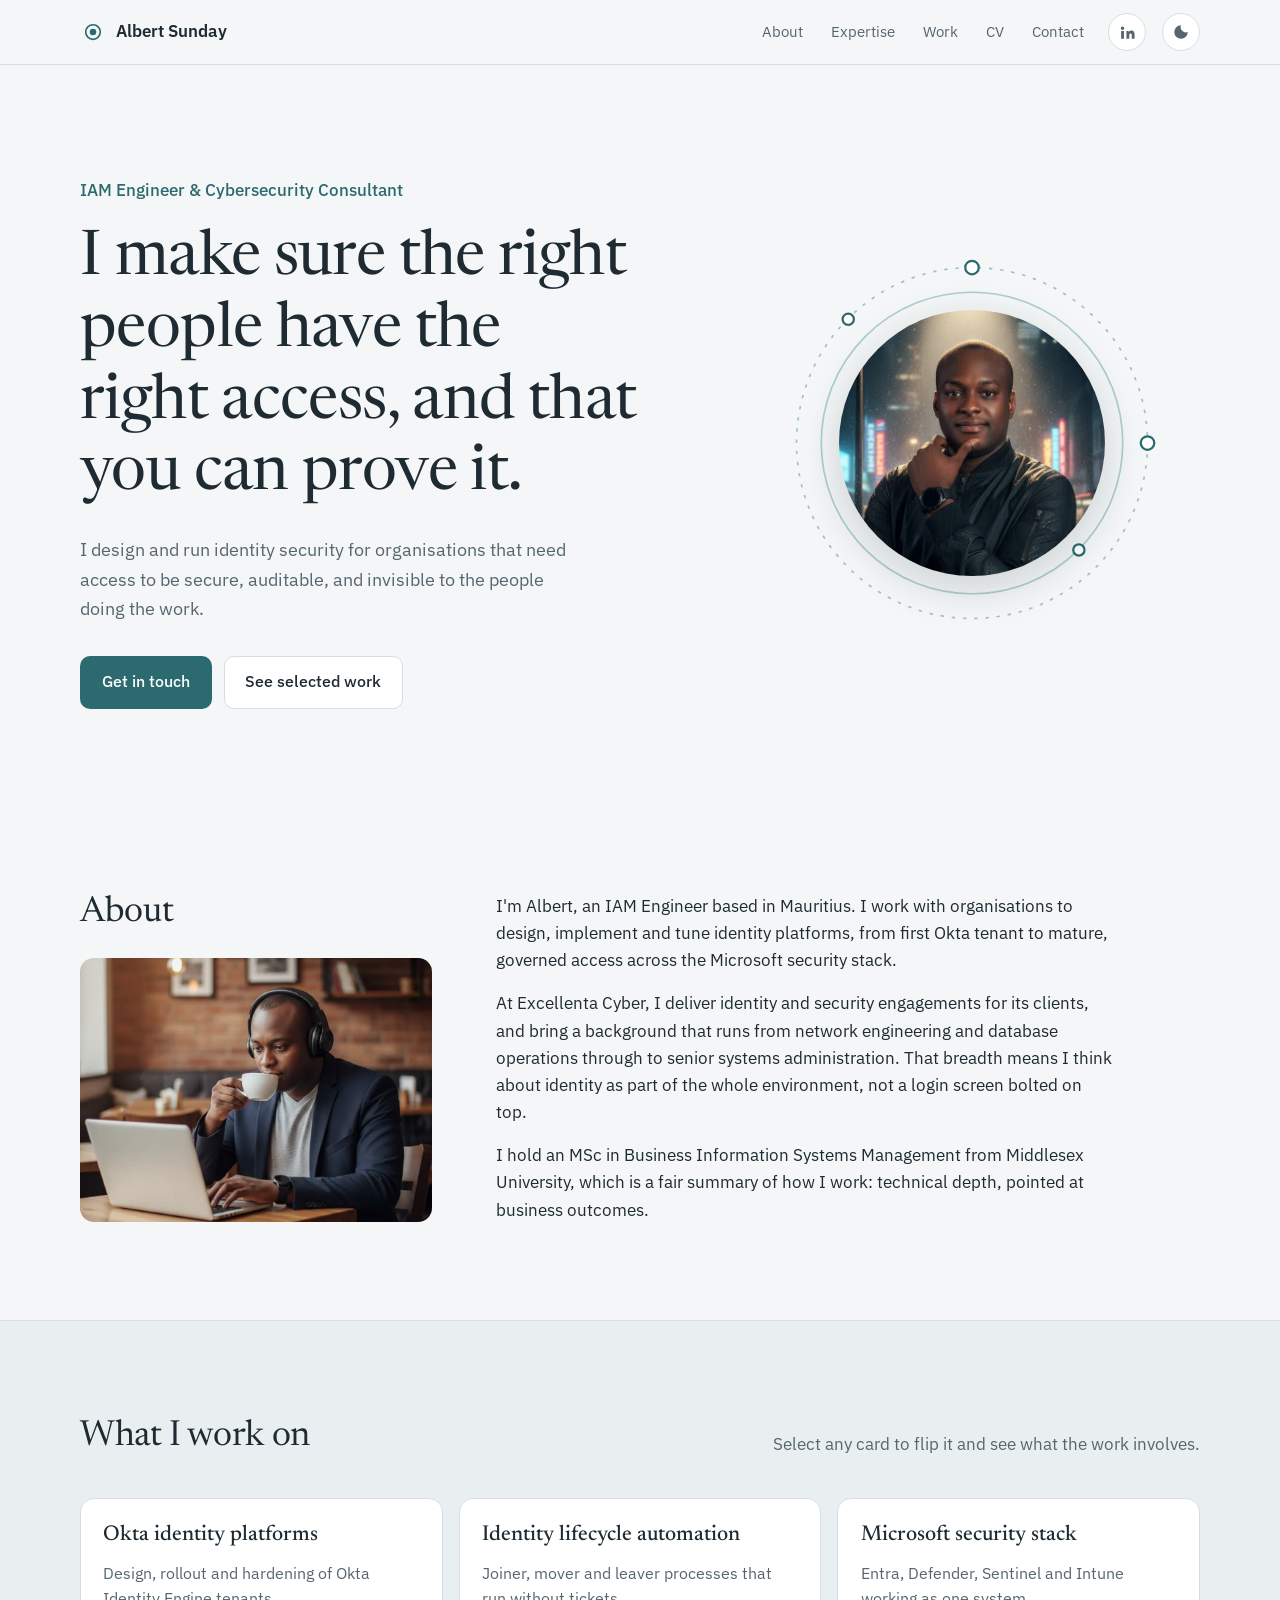
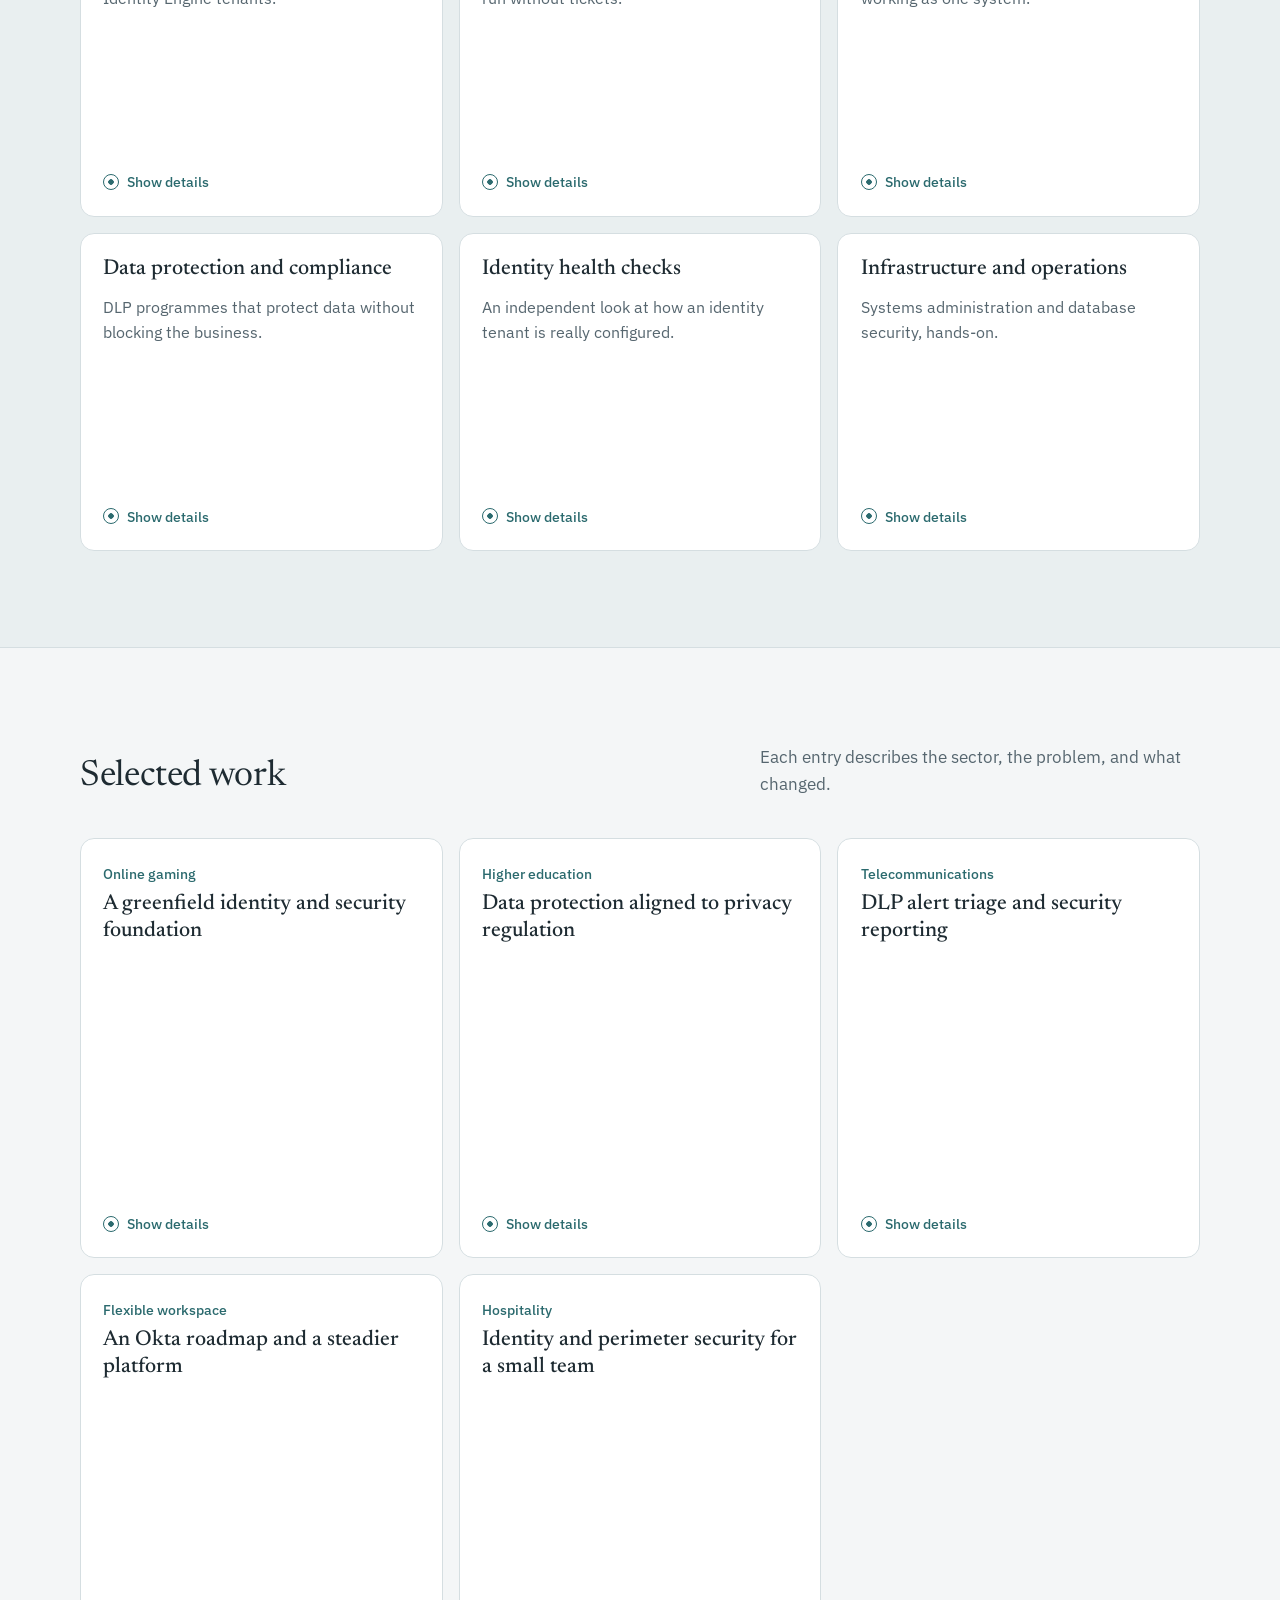
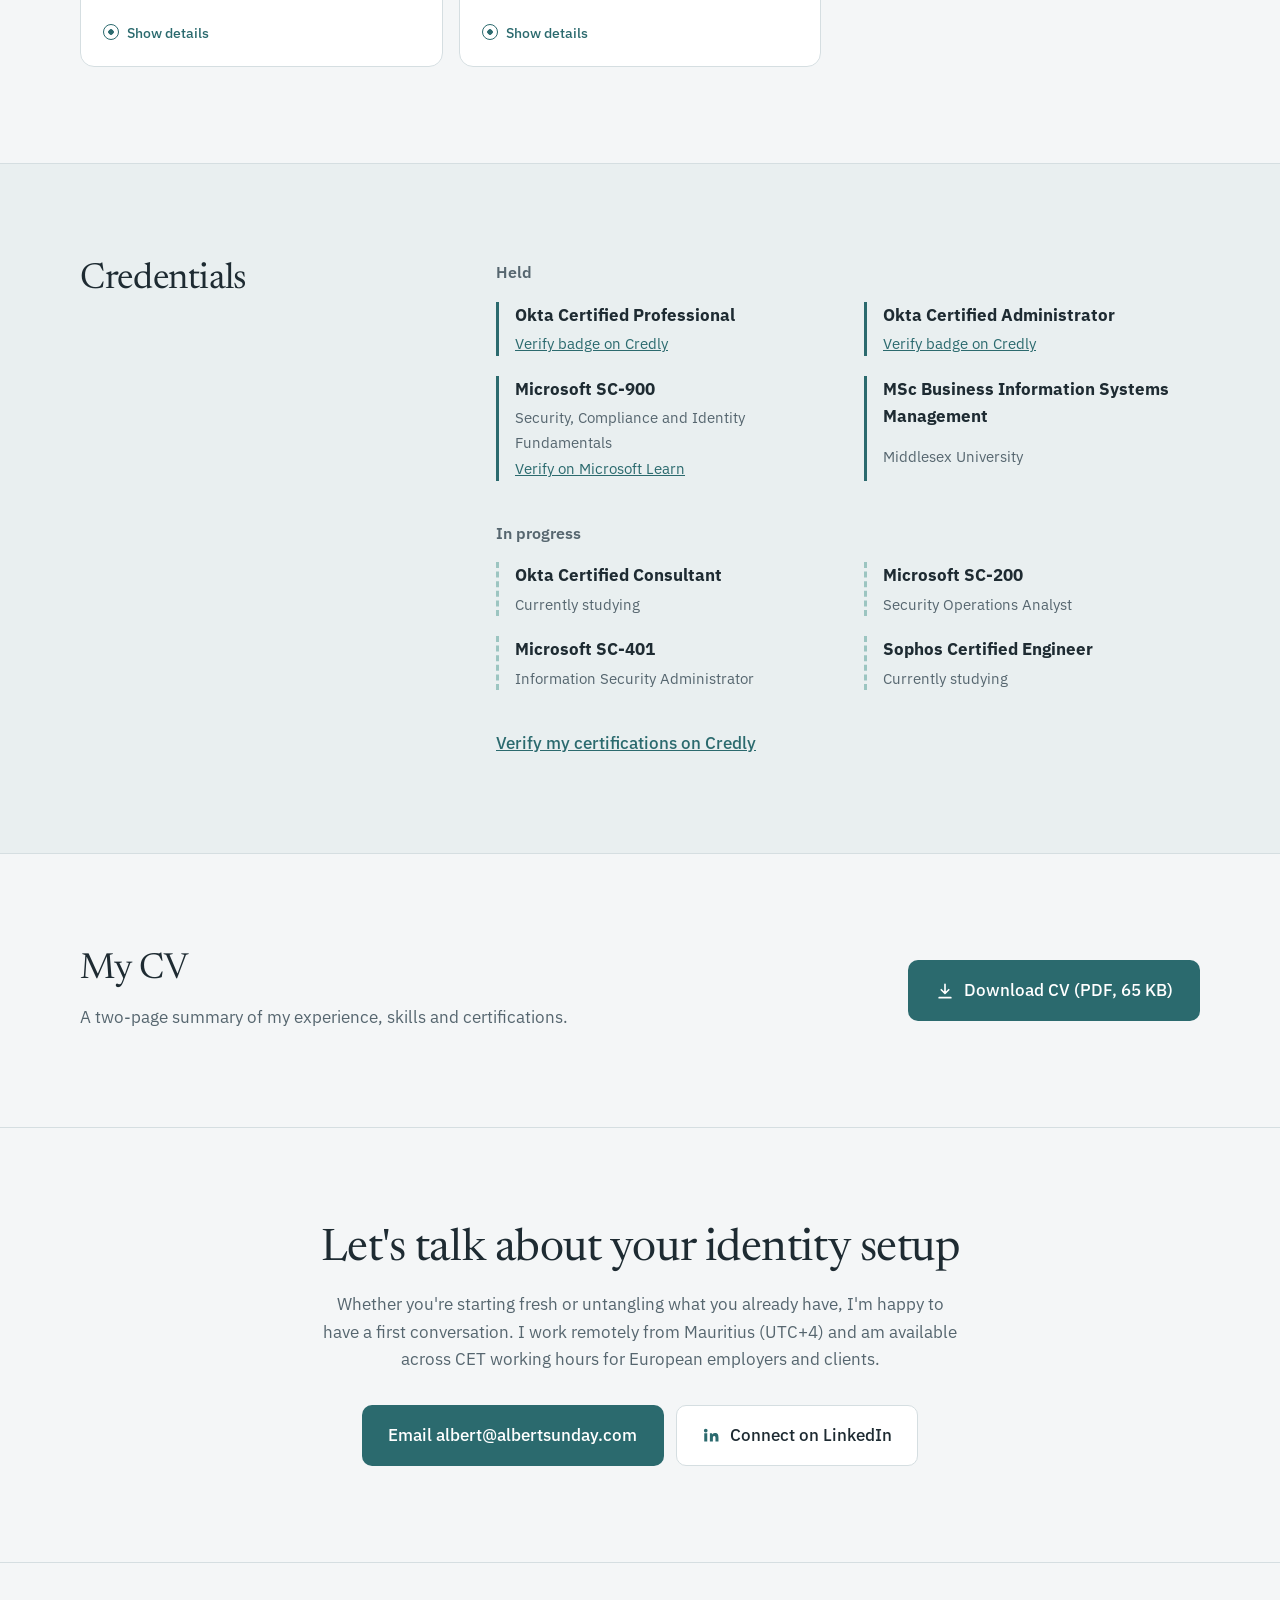
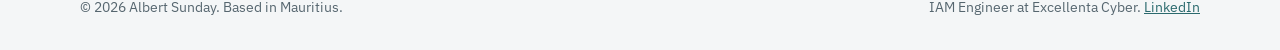
==== index.html @ 220d1898 "Add files via upload" ====
<!DOCTYPE html>
<html lang="en">
<head>
  <meta charset="utf-8">
  <meta name="viewport" content="width=device-width, initial-scale=1, viewport-fit=cover">
  <title>Albert Sunday — IAM Engineer &amp; Cybersecurity Consultant</title>
  <meta name="description" content="Albert Sunday is an IAM Engineer and cybersecurity consultant based in Mauritius.">
  <link rel="icon" href="favicon.svg" type="image/svg+xml">
  <link rel="preconnect" href="https://fonts.googleapis.com">
  <link rel="preconnect" href="https://fonts.gstatic.com" crossorigin>
  <link href="https://fonts.googleapis.com/css2?family=IBM+Plex+Sans:wght@400;500;600&family=Newsreader:opsz,wght@6..72,400;6..72,500&display=swap" rel="stylesheet">
  <link rel="stylesheet" href="styles.css">
</head>
<body>
  <a class="skip" href="#main">Skip to content</a>

  <header class="site-header">
    <div class="wrap header-inner">
      <a class="brand" href="#top" aria-label="Albert Sunday, back to top">
        <svg class="brand-mark" viewBox="0 0 64 64" aria-hidden="true"><circle cx="32" cy="32" r="18" fill="none" stroke="currentColor" stroke-width="4"/><circle cx="32" cy="32" r="8" fill="currentColor"/></svg>
        Albert Sunday
      </a>
      <nav aria-label="Main">
        <ul class="nav-list">
          <li><a href="#about">About</a></li>
          <li><a href="#expertise">Expertise</a></li>
          <li><a href="#work">Work</a></li>
          <li><a href="#cv">CV</a></li>
          <li><a href="#contact">Contact</a></li>
        </ul>
      </nav>
      <a class="icon-link" href="https://www.linkedin.com/in/albert-edidiong-168b92b1/" target="_blank" rel="noopener noreferrer" aria-label="Albert on LinkedIn (opens in a new tab)">
        <svg viewBox="0 0 24 24" aria-hidden="true"><path fill="currentColor" d="M4.98 3.5a2.5 2.5 0 1 1 0 5 2.5 2.5 0 0 1 0-5zM3 9.75h4v11H3v-11zm6.5 0h3.83v1.5h.05c.53-1 1.84-2.06 3.79-2.06 4.05 0 4.8 2.67 4.8 6.13v5.43h-4v-4.82c0-1.15-.02-2.63-1.6-2.63-1.61 0-1.86 1.25-1.86 2.55v4.9h-4v-11z"/></svg>
      </a>
      <button class="theme-toggle" type="button" aria-label="Switch colour theme">
        <svg viewBox="0 0 24 24" aria-hidden="true"><path d="M12 3a9 9 0 1 0 9 9 7 7 0 0 1-9-9z" fill="currentColor"/></svg>
      </button>
    </div>
  </header>

  <main id="main">
    <!-- Hero -->
    <section class="hero" id="top">
      <div class="wrap hero-grid">
        <div class="hero-text">
          <p class="hero-role">IAM Engineer &amp; Cybersecurity Consultant</p>
          <h1>I make sure the right people have the right access, and that you can prove it.</h1>
          <p class="hero-lede">I design and run identity security for organisations that need access to be secure, auditable, and invisible to the people doing the work.</p>
          <div class="hero-actions">
            <a class="btn btn-primary" href="#contact">Get in touch</a>
            <a class="btn btn-quiet" href="#work">See selected work</a>
          </div>
        </div>
        <figure class="hero-figure">
          <div class="portrait-wrap">
            <svg viewBox="0 0 320 320" class="rings" aria-hidden="true">
              <circle cx="160" cy="160" r="156" class="ring r1"/>
              <circle cx="160" cy="160" r="134" class="ring r2"/>
              <g class="nodes">
                <circle cx="160" cy="4"   r="6"/>
                <circle cx="316" cy="160" r="6"/>
                <circle cx="50"  cy="50"  r="5"/>
                <circle cx="255" cy="255" r="5"/>
              </g>
            </svg>
            <img class="portrait" src="images/portrait.webp" width="560" height="560" alt="Portrait of Albert Sunday">
          </div>
        </figure>
      </div>
    </section>

    <!-- About -->
    <section class="section" id="about" aria-labelledby="about-title">
      <div class="wrap about-grid">
        <div class="about-side">
          <h2 id="about-title">About</h2>
          <img class="about-photo" src="images/working.webp" width="960" height="720" loading="lazy" alt="Albert working on a laptop in a café">
        </div>
        <div class="prose">
          <p>I'm Albert, an IAM Engineer based in Mauritius. I work with organisations to design, implement and tune identity platforms, from first Okta tenant to mature, governed access across the Microsoft security stack.</p>
          <p>At Excellenta Cyber, I deliver identity and security engagements for its clients, and bring a background that runs from network engineering and database operations through to senior systems administration. That breadth means I think about identity as part of the whole environment, not a login screen bolted on top.</p>
          <p>I hold an MSc in Business Information Systems Management from Middlesex University, which is a fair summary of how I work: technical depth, pointed at business outcomes.</p>
        </div>
      </div>
    </section>

    <!-- Expertise -->
    <section class="section section-tint" id="expertise" aria-labelledby="expertise-title">
      <div class="wrap">
        <div class="section-head">
          <h2 id="expertise-title">What I work on</h2>
          <p>Select any card to flip it and see what the work involves.</p>
        </div>
        <div class="cards">
          <article class="card">
            <div class="card-inner">
              <button class="card-face card-front" type="button" aria-expanded="false" aria-controls="exp-1">
                <span class="card-title">Okta identity platforms</span>
              <span class="card-line">Design, rollout and hardening of Okta Identity Engine tenants.</span>
                <span class="card-hint">Show details</span>
              </button>
              <div class="card-face card-back" id="exp-1" aria-hidden="true" inert>
                <p>End-to-end Okta work: tenant design, SSO and federation (SAML, OIDC, WS-Federation), SCIM provisioning, and policy that stays readable as the organisation grows.</p>
              <ul class="tags"><li>Okta Identity Engine</li><li>FastPass</li><li>Adaptive MFA</li><li>ThreatInsight</li><li>SCIM</li></ul>
                <button class="card-return" type="button">Flip back</button>
              </div>
            </div>
          </article>

          <article class="card">
            <div class="card-inner">
              <button class="card-face card-front" type="button" aria-expanded="false" aria-controls="exp-2">
                <span class="card-title">Identity lifecycle automation</span>
              <span class="card-line">Joiner, mover and leaver processes that run without tickets.</span>
                <span class="card-hint">Show details</span>
              </button>
              <div class="card-face card-back" id="exp-2" aria-hidden="true" inert>
                <p>Access that follows the person: HR-driven provisioning, role changes that adjust entitlements automatically, and clean, timely deprovisioning when people leave.</p>
              <ul class="tags"><li>Okta Workflows</li><li>Identity Governance</li><li>Access reviews</li></ul>
                <button class="card-return" type="button">Flip back</button>
              </div>
            </div>
          </article>

          <article class="card">
            <div class="card-inner">
              <button class="card-face card-front" type="button" aria-expanded="false" aria-controls="exp-3">
                <span class="card-title">Microsoft security stack</span>
              <span class="card-line">Entra, Defender, Sentinel and Intune working as one system.</span>
                <span class="card-hint">Show details</span>
              </button>
              <div class="card-face card-back" id="exp-3" aria-hidden="true" inert>
                <p>Configuring and connecting Microsoft's security tooling so identity signals, device posture and threat detection inform each other, with Okta or Entra as the identity source.</p>
              <ul class="tags"><li>Microsoft Entra</li><li>Defender</li><li>Sentinel</li><li>Intune</li></ul>
                <button class="card-return" type="button">Flip back</button>
              </div>
            </div>
          </article>

          <article class="card">
            <div class="card-inner">
              <button class="card-face card-front" type="button" aria-expanded="false" aria-controls="exp-4">
                <span class="card-title">Data protection and compliance</span>
              <span class="card-line">DLP programmes that protect data without blocking the business.</span>
                <span class="card-hint">Show details</span>
              </button>
              <div class="card-face card-back" id="exp-4" aria-hidden="true" inert>
                <p>Data classification, Purview DLP policy design, alert triage and reporting, mapped to the regulatory obligations an organisation actually has to meet.</p>
              <ul class="tags"><li>Microsoft Purview</li><li>DLP</li><li>Data classification</li><li>Security reporting</li></ul>
                <button class="card-return" type="button">Flip back</button>
              </div>
            </div>
          </article>

          <article class="card">
            <div class="card-inner">
              <button class="card-face card-front" type="button" aria-expanded="false" aria-controls="exp-5">
                <span class="card-title">Identity health checks</span>
              <span class="card-line">An independent look at how an identity tenant is really configured.</span>
                <span class="card-hint">Show details</span>
              </button>
              <div class="card-face card-back" id="exp-5" aria-hidden="true" inert>
                <p>A structured review of policies, authenticators, admin roles and integrations, delivered as a prioritised list of fixes rather than a wall of findings.</p>
              <ul class="tags"><li>Configuration review</li><li>Policy audit</li><li>Remediation roadmap</li></ul>
                <button class="card-return" type="button">Flip back</button>
              </div>
            </div>
          </article>

          <article class="card">
            <div class="card-inner">
              <button class="card-face card-front" type="button" aria-expanded="false" aria-controls="exp-6">
                <span class="card-title">Infrastructure and operations</span>
              <span class="card-line">Systems administration and database security, hands-on.</span>
                <span class="card-hint">Show details</span>
              </button>
              <div class="card-face card-back" id="exp-6" aria-hidden="true" inert>
                <p>Senior systems administration alongside consulting, plus database activity monitoring and infrastructure operations. It keeps my identity work grounded in how systems really run.</p>
              <ul class="tags"><li>Systems administration</li><li>Oracle AVDF</li><li>Network engineering</li></ul>
                <button class="card-return" type="button">Flip back</button>
              </div>
            </div>
          </article>
        </div>
      </div>
    </section>

    <!-- Selected work -->
    <section class="section" id="work" aria-labelledby="work-title">
      <div class="wrap">
        <div class="section-head">
          <h2 id="work-title">Selected work</h2>
          <p>Each entry describes the sector, the problem, and what changed.</p>
        </div>
        <div class="cards cards-work">
          <article class="card card-work">
            <div class="card-inner">
              <button class="card-face card-front" type="button" aria-expanded="false" aria-controls="work-1">
                <span class="card-sector">Online gaming</span>
              <span class="card-title">A greenfield identity and security foundation</span>
                <span class="card-hint">Show details</span>
              </button>
              <div class="card-face card-back" id="work-1" aria-hidden="true" inert>
                <dl class="case">
                <div><dt>Challenge</dt><dd>A growing operator needed identity and Microsoft 365 security built properly from the start.</dd></div>
                <div><dt>What I did</dt><dd>Designed the Okta tenant and M365 security baseline together, covering SSO, MFA policy and device trust.</dd></div>
                <div><dt>Outcome</dt><dd>A single, governed identity layer across the business, ready to scale.</dd></div>
              </dl>
                <button class="card-return" type="button">Flip back</button>
              </div>
            </div>
          </article>

          <article class="card card-work">
            <div class="card-inner">
              <button class="card-face card-front" type="button" aria-expanded="false" aria-controls="work-2">
                <span class="card-sector">Higher education</span>
              <span class="card-title">Data protection aligned to privacy regulation</span>
                <span class="card-hint">Show details</span>
              </button>
              <div class="card-face card-back" id="work-2" aria-hidden="true" inert>
                <dl class="case">
                <div><dt>Challenge</dt><dd>Sensitive student and staff data needed protection that satisfied privacy law.</dd></div>
                <div><dt>What I did</dt><dd>Built a Purview DLP programme with classification and policies mapped to compliance requirements.</dd></div>
                <div><dt>Outcome</dt><dd>Clear visibility of sensitive data and a defensible compliance position.</dd></div>
              </dl>
                <button class="card-return" type="button">Flip back</button>
              </div>
            </div>
          </article>

          <article class="card card-work">
            <div class="card-inner">
              <button class="card-face card-front" type="button" aria-expanded="false" aria-controls="work-3">
                <span class="card-sector">Telecommunications</span>
              <span class="card-title">DLP alert triage and security reporting</span>
                <span class="card-hint">Show details</span>
              </button>
              <div class="card-face card-back" id="work-3" aria-hidden="true" inert>
                <dl class="case">
                <div><dt>Challenge</dt><dd>High volumes of DLP alerts with little signal about what mattered.</dd></div>
                <div><dt>What I did</dt><dd>Ran structured alert triage and produced weekly security reporting for stakeholders.</dd></div>
                <div><dt>Outcome</dt><dd>Faster response to real incidents and reporting leadership could act on.</dd></div>
              </dl>
                <button class="card-return" type="button">Flip back</button>
              </div>
            </div>
          </article>

          <article class="card card-work">
            <div class="card-inner">
              <button class="card-face card-front" type="button" aria-expanded="false" aria-controls="work-4">
                <span class="card-sector">Flexible workspace</span>
              <span class="card-title">An Okta roadmap and a steadier platform</span>
                <span class="card-hint">Show details</span>
              </button>
              <div class="card-face card-back" id="work-4" aria-hidden="true" inert>
                <dl class="case">
                <div><dt>Challenge</dt><dd>An existing Okta environment with recurring issues and no clear direction.</dd></div>
                <div><dt>What I did</dt><dd>Resolved live problems and set out a phased IAM roadmap for the platform.</dd></div>
                <div><dt>Outcome</dt><dd>Fewer disruptions and an agreed plan for what to improve next.</dd></div>
              </dl>
                <button class="card-return" type="button">Flip back</button>
              </div>
            </div>
          </article>

          <article class="card card-work">
            <div class="card-inner">
              <button class="card-face card-front" type="button" aria-expanded="false" aria-controls="work-5">
                <span class="card-sector">Hospitality</span>
              <span class="card-title">Identity and perimeter security for a small team</span>
                <span class="card-hint">Show details</span>
              </button>
              <div class="card-face card-back" id="work-5" aria-hidden="true" inert>
                <dl class="case">
                <div><dt>Challenge</dt><dd>A small organisation needing enterprise-grade access control without enterprise overhead.</dd></div>
                <div><dt>What I did</dt><dd>Implemented Okta for staff access and tightened firewall configuration.</dd></div>
                <div><dt>Outcome</dt><dd>Secure, simple sign-in for staff and a cleaner network boundary.</dd></div>
              </dl>
                <button class="card-return" type="button">Flip back</button>
              </div>
            </div>
          </article>
        </div>
      </div>
    </section>

    <!-- Credentials -->
    <section class="section section-tint" id="credentials" aria-labelledby="cred-title">
      <div class="wrap about-grid">
        <h2 id="cred-title">Credentials</h2>
        <div class="creds-groups">
          <div>
            <h3 class="creds-heading">Held</h3>
            <ul class="creds">
              <li><strong>Okta Certified Professional</strong><a href="https://www.credly.com/badges/529195c6-802a-4eba-8057-f3e198c20491/public_url" target="_blank" rel="noopener noreferrer">Verify badge on Credly</a></li>
              <li><strong>Okta Certified Administrator</strong><a href="https://www.credly.com/badges/7959263e-325c-4fb4-95ea-4f521dfed7fe/public_url" target="_blank" rel="noopener noreferrer">Verify badge on Credly</a></li>
              <li><strong>Microsoft SC-900</strong><span>Security, Compliance and Identity Fundamentals</span><a href="https://learn.microsoft.com/api/credentials/share/en-us/AlbertSunday-0107/98D5DFF57B294CCD?sharingId=953812887DF8CEA6" target="_blank" rel="noopener noreferrer">Verify on Microsoft Learn</a></li>
              <li><strong>MSc Business Information Systems Management</strong><span>Middlesex University</span></li>
            </ul>
          </div>
          <div>
            <h3 class="creds-heading">In progress</h3>
            <ul class="creds creds-progress">
              <li><strong>Okta Certified Consultant</strong><span>Currently studying</span></li>
              <li><strong>Microsoft SC-200</strong><span>Security Operations Analyst</span></li>
              <li><strong>Microsoft SC-401</strong><span>Information Security Administrator</span></li>
              <li><strong>Sophos Certified Engineer</strong><span>Currently studying</span></li>
            </ul>
          </div>
          <p class="creds-verify"><a href="https://www.credly.com/users/albert-sunday.f119caf0" target="_blank" rel="noopener noreferrer">Verify my certifications on Credly</a></p>
        </div>
      </div>
    </section>

    <!-- CV download -->
    <section class="section cv-section" id="cv" aria-labelledby="cv-title">
      <div class="wrap cv-inner">
        <div class="cv-text">
          <h2 id="cv-title">My CV</h2>
          <p>A two-page summary of my experience, skills and certifications.</p>
        </div>
        <a class="btn btn-primary btn-large btn-icon cv-btn" href="Albert-Sunday-CV.pdf" download="Albert-Sunday-CV.pdf">
          <svg viewBox="0 0 24 24" aria-hidden="true"><path fill="none" stroke="currentColor" stroke-width="2" stroke-linecap="round" stroke-linejoin="round" d="M12 4v11m0 0l-4.5-4.5M12 15l4.5-4.5M5 20h14"/></svg>
          Download CV (PDF, 65 KB)
        </a>
      </div>
    </section>

    <!-- Contact -->
    <section class="section contact" id="contact" aria-labelledby="contact-title">
      <div class="wrap contact-inner">
        <h2 id="contact-title">Let's talk about your identity setup</h2>
        <p>Whether you're starting fresh or untangling what you already have, I'm happy to have a first conversation. I work remotely from Mauritius (UTC+4) and am available across CET working hours for European employers and clients.</p>
        <div class="contact-actions">
          <a class="btn btn-primary btn-large" href="mailto:albert@albertsunday.com">Email albert@albertsunday.com</a>
          <a class="btn btn-quiet btn-large btn-icon" href="https://www.linkedin.com/in/albert-edidiong-168b92b1/" target="_blank" rel="noopener noreferrer">
            <svg viewBox="0 0 24 24" aria-hidden="true"><path fill="currentColor" d="M4.98 3.5a2.5 2.5 0 1 1 0 5 2.5 2.5 0 0 1 0-5zM3 9.75h4v11H3v-11zm6.5 0h3.83v1.5h.05c.53-1 1.84-2.06 3.79-2.06 4.05 0 4.8 2.67 4.8 6.13v5.43h-4v-4.82c0-1.15-.02-2.63-1.6-2.63-1.61 0-1.86 1.25-1.86 2.55v4.9h-4v-11z"/></svg>
            Connect on LinkedIn
          </a>
        </div>
      </div>
    </section>
  </main>

  <footer class="site-footer">
    <div class="wrap footer-inner">
      <p>&copy; <span id="year">2026</span> Albert Sunday. Based in Mauritius.</p>
      <p>IAM Engineer at Excellenta Cyber. <a href="https://www.linkedin.com/in/albert-edidiong-168b92b1/" target="_blank" rel="noopener noreferrer">LinkedIn</a></p>
    </div>
  </footer>

  <script src="script.js"></script>
</body>
</html>
---- styles.css ----
/* ---------- Colour tokens ---------- */
:root {
  --bg: #F4F6F7;
  --surface: #FFFFFF;
  --tint: #E9EFF0;
  --ink: #1E2B32;
  --muted: #56666F;
  --line: #D5DEE1;
  --accent: #2B6A6E;        /* deep teal */
  --accent-ink: #FFFFFF;
  --accent-soft: #D7E8E6;
  --ring: #9CC5C1;
  --shadow: 0 1px 2px rgba(30, 43, 50, .06), 0 8px 24px rgba(30, 43, 50, .06);
  color-scheme: light;
}
@media (prefers-color-scheme: dark) {
  :root:not([data-theme="light"]) {
    --bg: #141C21; --surface: #1B262C; --tint: #182228; --ink: #E3EAEC; --muted: #9AABB2;
    --line: #2B3A42; --accent: #8CC7C1; --accent-ink: #10201F; --accent-soft: #223A3B;
    --ring: #3E6A69; --shadow: 0 1px 2px rgba(0,0,0,.3), 0 8px 24px rgba(0,0,0,.25);
    color-scheme: dark;
  }
}
:root[data-theme="dark"] {
  --bg: #141C21; --surface: #1B262C; --tint: #182228; --ink: #E3EAEC; --muted: #9AABB2;
  --line: #2B3A42; --accent: #8CC7C1; --accent-ink: #10201F; --accent-soft: #223A3B;
  --ring: #3E6A69; --shadow: 0 1px 2px rgba(0,0,0,.3), 0 8px 24px rgba(0,0,0,.25);
  color-scheme: dark;
}

/* ---------- Base ---------- */
*, *::before, *::after { box-sizing: border-box; }
:root { padding-top: env(safe-area-inset-top, 0px); padding-bottom: env(safe-area-inset-bottom, 0px); }
html { scroll-behavior: smooth; scroll-padding-top: calc(72px + env(safe-area-inset-top, 0px)); }
body {
  margin: 0;
  background: var(--bg);
  color: var(--ink);
  font-family: "IBM Plex Sans", system-ui, -apple-system, "Segoe UI", sans-serif;
  font-size: 1.0625rem;
  line-height: 1.6;
  -webkit-font-smoothing: antialiased;
}
h1, h2 {
  font-family: "Newsreader", Georgia, "Times New Roman", serif;
  font-weight: 400;
  line-height: 1.15;
  letter-spacing: -0.01em;
  margin: 0;
}
h2 { font-size: clamp(1.75rem, 3vw, 2.25rem); }
p { margin: 0 0 1rem; }
a { color: var(--accent); }
img, svg { max-width: 100%; }

.wrap { width: min(1120px, 100% - 2.5rem); margin-inline: auto; }

:focus-visible { outline: 2px solid var(--accent); outline-offset: 3px; border-radius: 6px; }

.skip { position: absolute; left: -9999px; }
.skip:focus { left: 1rem; top: 1rem; z-index: 100; background: var(--surface); padding: .5rem 1rem; }

/* ---------- Header ---------- */
.site-header {
  position: sticky; top: env(safe-area-inset-top, 0px); z-index: 50;
  background: color-mix(in srgb, var(--bg) 88%, transparent);
  backdrop-filter: blur(10px);
  border-bottom: 1px solid var(--line);
}
.header-inner { display: flex; align-items: center; gap: 1.5rem; height: 64px; }
.brand { display: flex; align-items: center; gap: .6rem; font-weight: 600; color: var(--ink); text-decoration: none; }
.brand-mark { width: 26px; height: 26px; color: var(--accent); }
.nav-list { display: flex; gap: 1.75rem; list-style: none; margin: 0 0 0 auto; padding: 0; }
nav { margin-left: auto; }
.nav-list a { color: var(--muted); text-decoration: none; font-size: .95rem; }
.nav-list a:hover { color: var(--ink); }
.icon-link {
  display: grid; place-items: center; width: 38px; height: 38px;
  border: 1px solid var(--line); border-radius: 50%;
  background: var(--surface); color: var(--muted);
}
.icon-link svg { width: 17px; height: 17px; }
.icon-link:hover { color: var(--accent); border-color: var(--accent); }
.theme-toggle {
  display: grid; place-items: center; width: 38px; height: 38px;
  border: 1px solid var(--line); border-radius: 50%;
  background: var(--surface); color: var(--muted); cursor: pointer;
}
.theme-toggle svg { width: 18px; height: 18px; }
.theme-toggle:hover { color: var(--ink); }

/* ---------- Hero ---------- */
.hero { padding: clamp(3.5rem, 9vw, 7rem) 0 clamp(3rem, 7vw, 5.5rem); }
.hero-grid { display: grid; grid-template-columns: 1.35fr 1fr; gap: 3rem; align-items: center; }
.hero-role { color: var(--accent); font-weight: 500; margin-bottom: 1.25rem; }
.hero h1 { font-size: clamp(2.3rem, 5.2vw, 3.9rem); max-width: 18ch; text-wrap: balance; }
.hero-lede { color: var(--muted); font-size: 1.15rem; max-width: 46ch; margin: 1.5rem 0 2rem; }
.hero-actions { display: flex; flex-wrap: wrap; gap: .75rem; }

.hero-figure { margin: 0; text-align: center; }
.rings { overflow: visible; }
.ring { fill: none; stroke: var(--ring); stroke-width: 1.5; }
.r1 { stroke-dasharray: 3 7; }
.r2 { opacity: .8; }
.core { fill: var(--accent); }
.nodes circle { fill: var(--surface); stroke: var(--accent); stroke-width: 2; }
.nodes { transform-origin: 160px 160px; animation: orbit 60s linear infinite; }
@keyframes orbit { to { transform: rotate(360deg); } }
.portrait-wrap { position: relative; width: min(360px, 100%); aspect-ratio: 1; margin-inline: auto; }
.portrait-wrap .rings { position: absolute; inset: 0; width: 100%; height: 100%; }
.portrait {
  position: absolute; inset: 13%; width: 74%; height: 74%;
  border-radius: 50%; object-fit: cover;
  box-shadow: 0 12px 40px rgba(30, 43, 50, .18);
}
.about-side { display: flex; flex-direction: column; gap: 1.5rem; }
.about-photo { width: 100%; height: auto; border-radius: 14px; display: block; }

/* ---------- Buttons ---------- */
.btn {
  display: inline-flex; align-items: center; padding: .8rem 1.3rem;
  border-radius: 10px; font-weight: 500; text-decoration: none; font-size: 1rem;
  border: 1px solid transparent; transition: background .2s, border-color .2s;
}
.btn-primary { background: var(--accent); color: var(--accent-ink); }
.btn-primary:hover { background: color-mix(in srgb, var(--accent) 85%, var(--ink)); }
.btn-quiet { color: var(--ink); border-color: var(--line); background: var(--surface); }
.btn-quiet:hover { border-color: var(--accent); }
.btn-large { padding: 1rem 1.6rem; font-size: 1.05rem; }

/* ---------- Sections ---------- */
.section { padding: clamp(3.5rem, 8vw, 6rem) 0; }
.section-tint { background: var(--tint); border-block: 1px solid var(--line); }
.section-head { display: flex; flex-wrap: wrap; justify-content: space-between; align-items: end; gap: 1rem 3rem; margin-bottom: 2.5rem; }
.section-head p { color: var(--muted); margin: 0; max-width: 44ch; }

.about-grid { display: grid; grid-template-columns: 1fr 2fr; gap: 2rem 4rem; }
.prose { max-width: 62ch; }
.prose p:last-child { margin-bottom: 0; }

/* ---------- Cards (flip) ---------- */
.cards { display: grid; grid-template-columns: repeat(auto-fill, minmax(300px, 1fr)); gap: 1rem; }
.card { perspective: 1400px; }
.card-inner {
  display: grid; height: 100%;
  transform-style: preserve-3d;
  transition: transform .6s cubic-bezier(.2, .7, .2, 1);
}
.card.is-flipped .card-inner { transform: rotateY(180deg); }

/* Both faces share one grid cell, so the card is as tall as its longer side */
.card-face {
  grid-area: 1 / 1;
  backface-visibility: hidden; -webkit-backface-visibility: hidden;
  background: var(--surface);
  border: 1px solid var(--line);
  border-radius: 14px;
  padding: 1.4rem;
  min-height: 200px;
}
.card-front {
  all: unset; grid-area: 1 / 1; box-sizing: border-box; cursor: pointer;
  backface-visibility: hidden; -webkit-backface-visibility: hidden;
  background: var(--surface); border: 1px solid var(--line); border-radius: 14px;
  padding: 1.4rem; min-height: 200px;
  display: flex; flex-direction: column; gap: .4rem;
  transition: border-color .2s;
}
.card-front:hover { border-color: var(--accent); }
.card-front:focus-visible { outline: 2px solid var(--accent); outline-offset: 3px; }
.card-back {
  transform: rotateY(180deg);
  border-color: var(--accent);
  box-shadow: var(--shadow);
  display: flex; flex-direction: column;
}

.card-title { font-family: "Newsreader", Georgia, serif; font-weight: 500; font-size: 1.35rem; line-height: 1.25; }
.card-line { margin-top: .35rem; }
.card-line { color: var(--muted); font-size: .98rem; }
.card-sector { color: var(--accent); font-size: .9rem; font-weight: 500; }
.card-hint {
  margin-top: auto; padding-top: 1rem;
  display: inline-flex; align-items: center; gap: .5rem;
  color: var(--accent); font-size: .9rem; font-weight: 500;
}
.card-hint::before {
  content: ""; width: 16px; height: 16px; flex: none;
  border: 1.5px solid currentColor; border-radius: 50%;
  background: radial-gradient(circle, currentColor 2.5px, transparent 3px);
}

.card-back p { margin-bottom: 1rem; }
.card-return {
  margin-top: auto; align-self: flex-start;
  font: inherit; font-size: .9rem; font-weight: 500; color: var(--accent);
  background: none; border: 1px solid var(--line); border-radius: 8px;
  padding: .4rem .8rem; cursor: pointer; margin-top: 1rem;
}
.card-back > .card-return { margin-top: auto; }
.card-back > :nth-last-child(2) { margin-bottom: 1rem; }
.card-return:hover { border-color: var(--accent); }

.tags { display: flex; flex-wrap: wrap; gap: .4rem; list-style: none; margin: 0; padding: 0; }
.tags li { background: var(--accent-soft); color: var(--ink); font-size: .85rem; padding: .25rem .65rem; border-radius: 999px; }

.cards-work { grid-template-columns: repeat(auto-fill, minmax(340px, 1fr)); }


.case { margin: 0; display: grid; gap: .8rem; }
.case dt { font-weight: 600; font-size: .9rem; color: var(--accent); }
.case dd { margin: .15rem 0 0; }

/* ---------- Credentials ---------- */
.creds { list-style: none; margin: 0; padding: 0; display: grid; grid-template-columns: repeat(auto-fill, minmax(240px, 1fr)); gap: 1.25rem 2rem; }
.creds li { border-left: 3px solid var(--accent); padding-left: 1rem; display: grid; gap: .15rem; }
.creds span { color: var(--muted); font-size: .95rem; }
.creds a { font-size: .95rem; }

.creds-groups { display: grid; gap: 2.5rem; }
.creds-heading { font-size: 1rem; font-weight: 600; color: var(--muted); margin: 0 0 1rem; }
.creds-verify { margin: 0; font-weight: 500; }
.creds-progress li { border-left-style: dashed; border-left-color: var(--ring); }

/* ---------- CV download ---------- */
.cv-inner { display: flex; flex-wrap: wrap; align-items: center; justify-content: space-between; gap: 1.5rem 3rem; }
.cv-text { max-width: 52ch; }
.cv-text h2 { margin-bottom: .75rem; }
.cv-text p { color: var(--muted); margin: 0; }
.btn-icon.cv-btn svg { color: var(--accent-ink); width: 20px; height: 20px; }
.contact { border-top: 1px solid var(--line); }

/* ---------- Contact ---------- */
.contact-inner { text-align: center; max-width: 640px; }
.contact h2 { font-size: clamp(2rem, 4vw, 2.8rem); margin-bottom: 1rem; }
.contact p { color: var(--muted); margin-bottom: 2rem; }
.contact .btn { max-width: 100%; overflow-wrap: anywhere; }
.contact-actions { display: flex; flex-wrap: wrap; justify-content: center; gap: .75rem; }
.btn-icon { gap: .6rem; }
.btn-icon svg { width: 18px; height: 18px; color: var(--accent); }
.header-inner { gap: 1rem; }
nav { margin-right: .5rem; }

/* ---------- Footer ---------- */
.site-footer { border-top: 1px solid var(--line); padding: 2rem 0; color: var(--muted); font-size: .9rem; }
.footer-inner { display: flex; flex-wrap: wrap; justify-content: space-between; gap: .5rem 2rem; }
.footer-inner p { margin: 0; }

/* ---------- Responsive ---------- */
@media (max-width: 860px) {
  .hero-grid { grid-template-columns: 1fr; }
  .hero-figure { order: -1; }
  .portrait-wrap { width: 240px; }
  .about-grid { grid-template-columns: 1fr; }
  .about-photo { max-width: 420px; }
}
@media (max-width: 640px) {
  .nav-list { display: none; }
  .cards, .cards-work { grid-template-columns: 1fr; }
}

@media (prefers-reduced-motion: reduce) {
  html { scroll-behavior: auto; }
  .nodes { animation: none; }
  .card-inner { transition: none; }
}
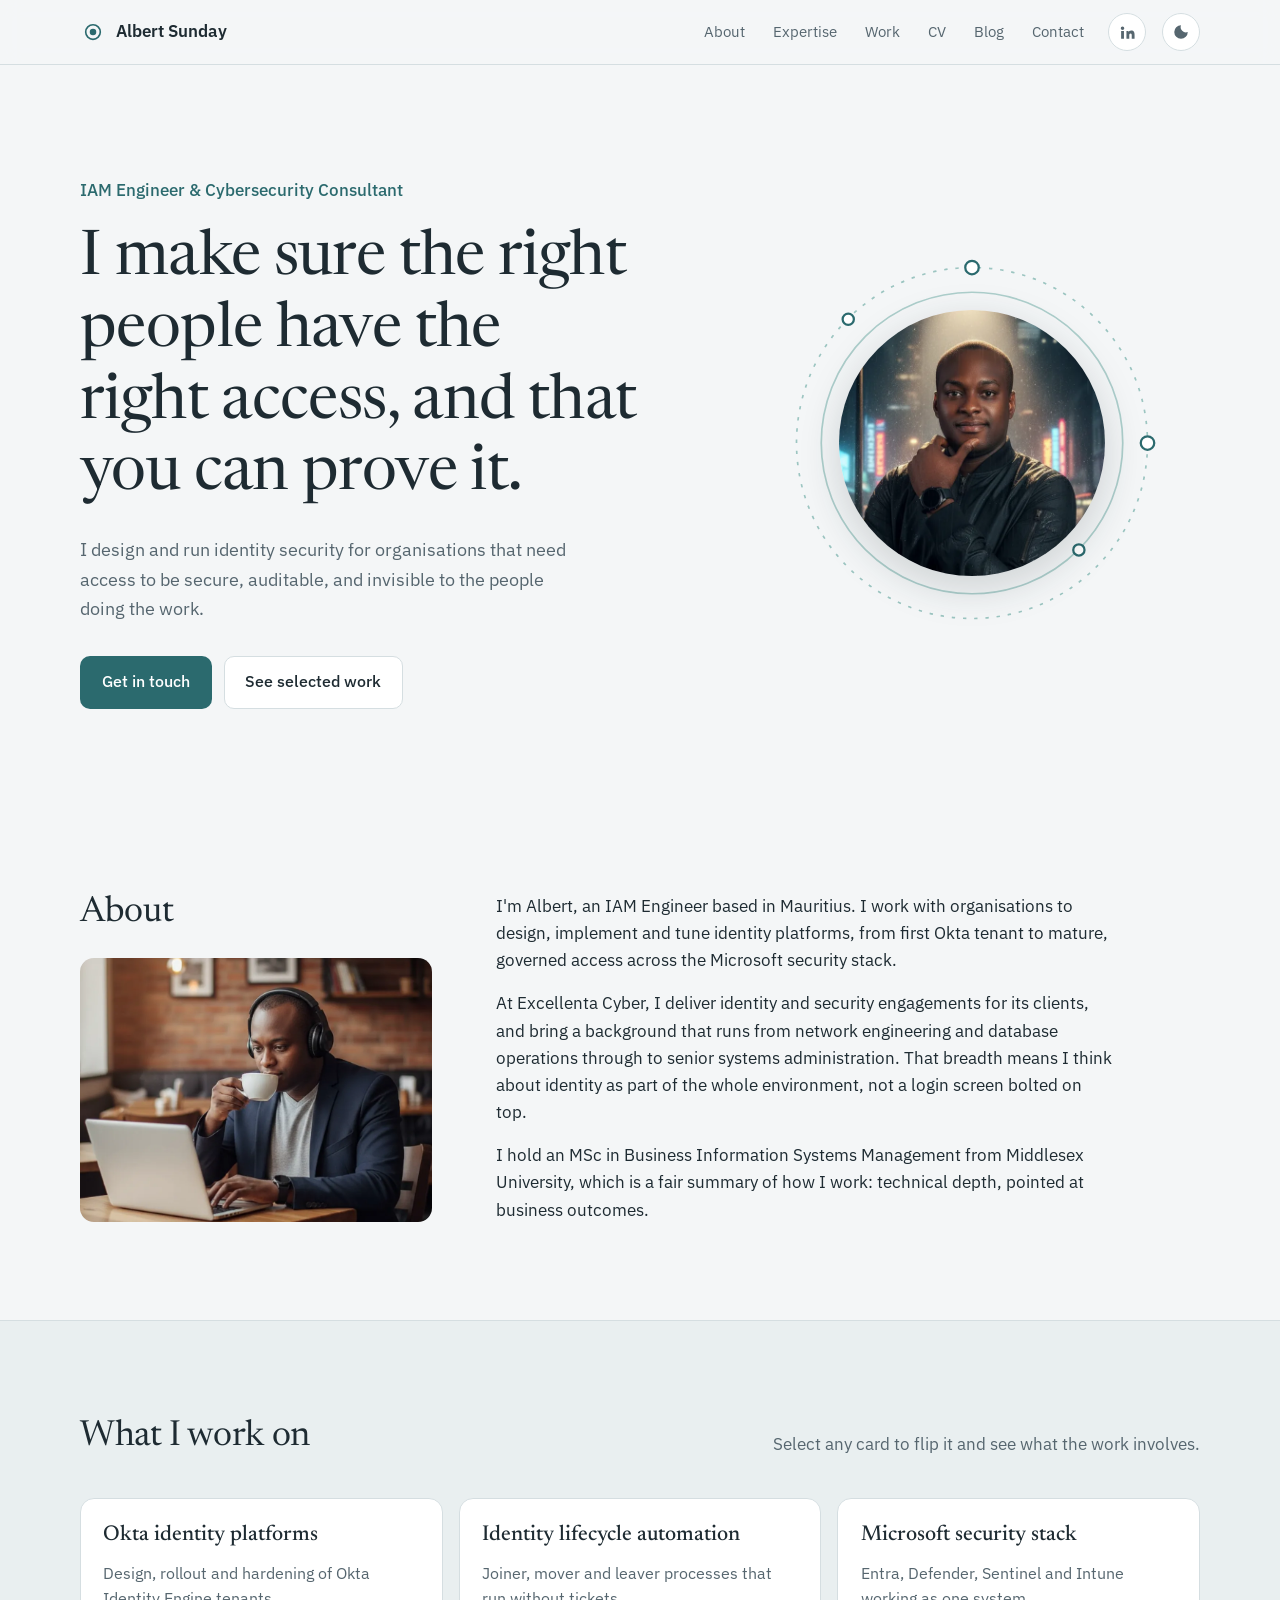
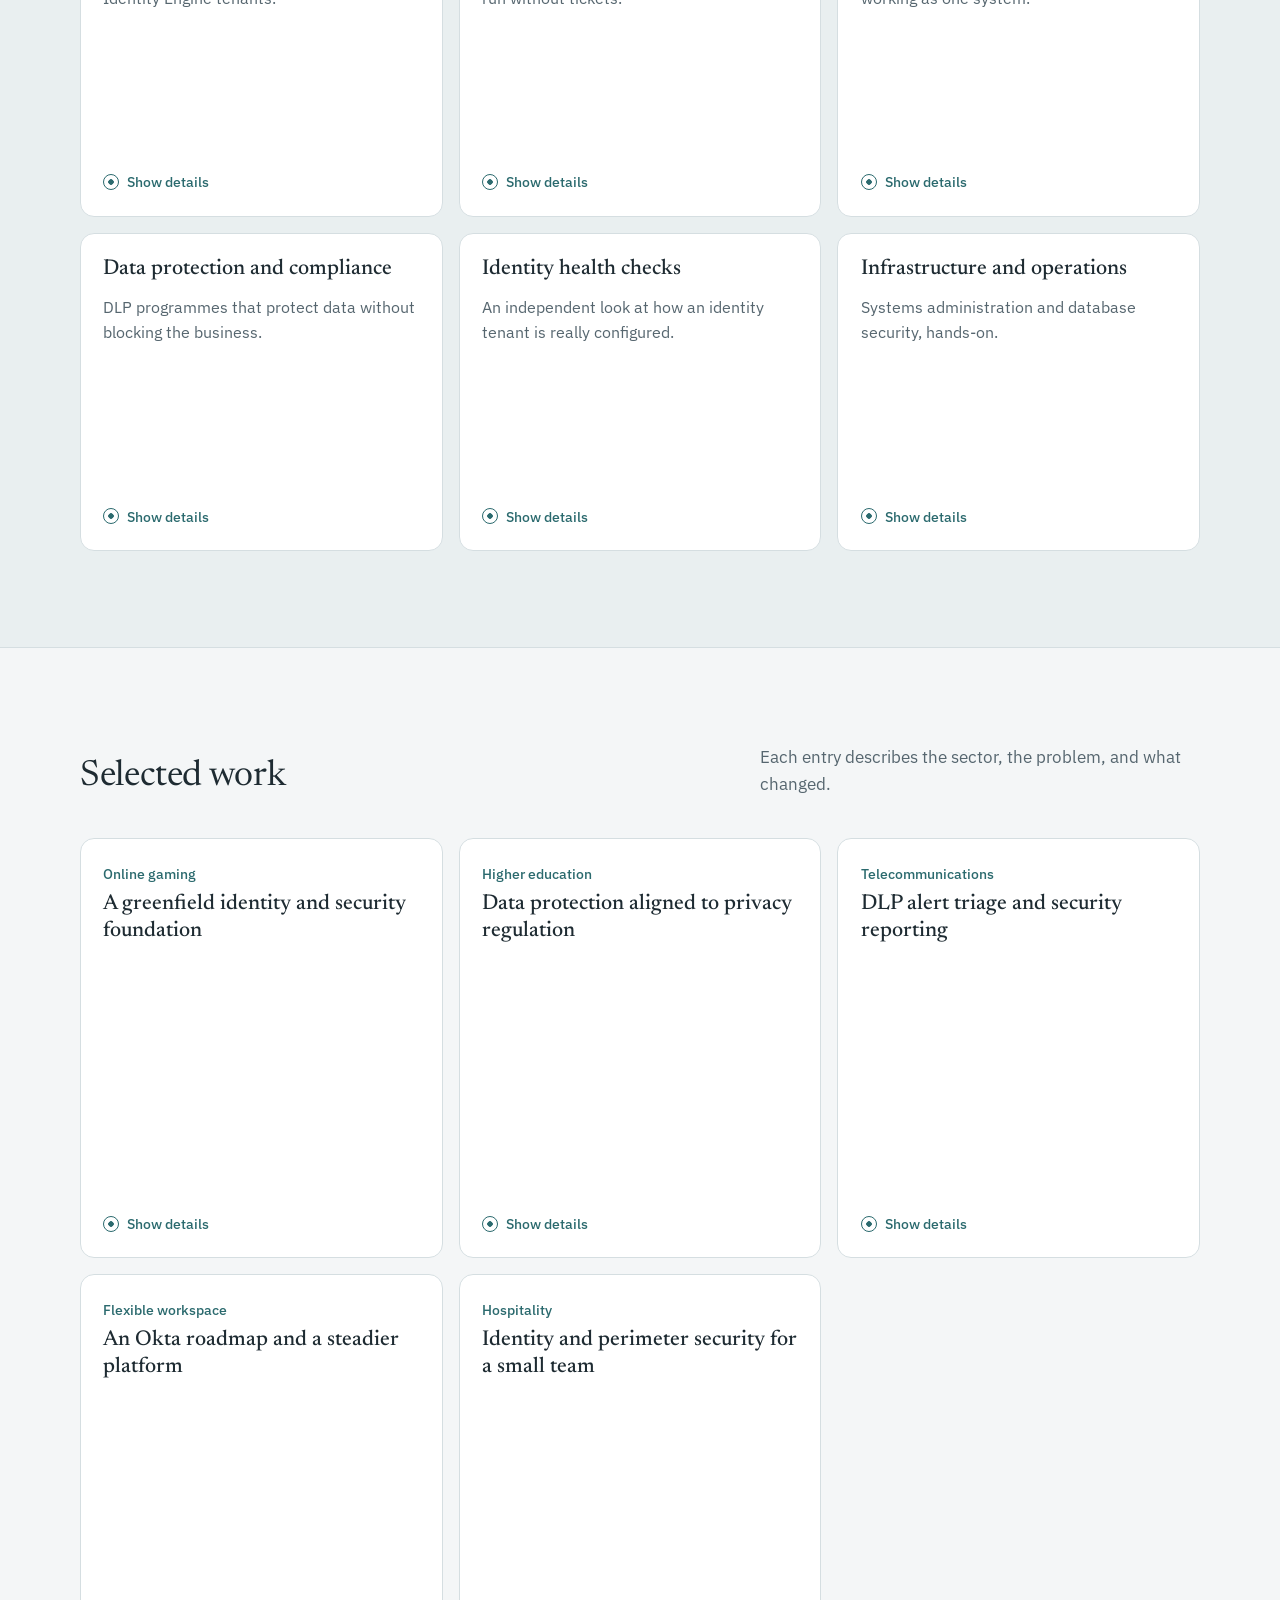
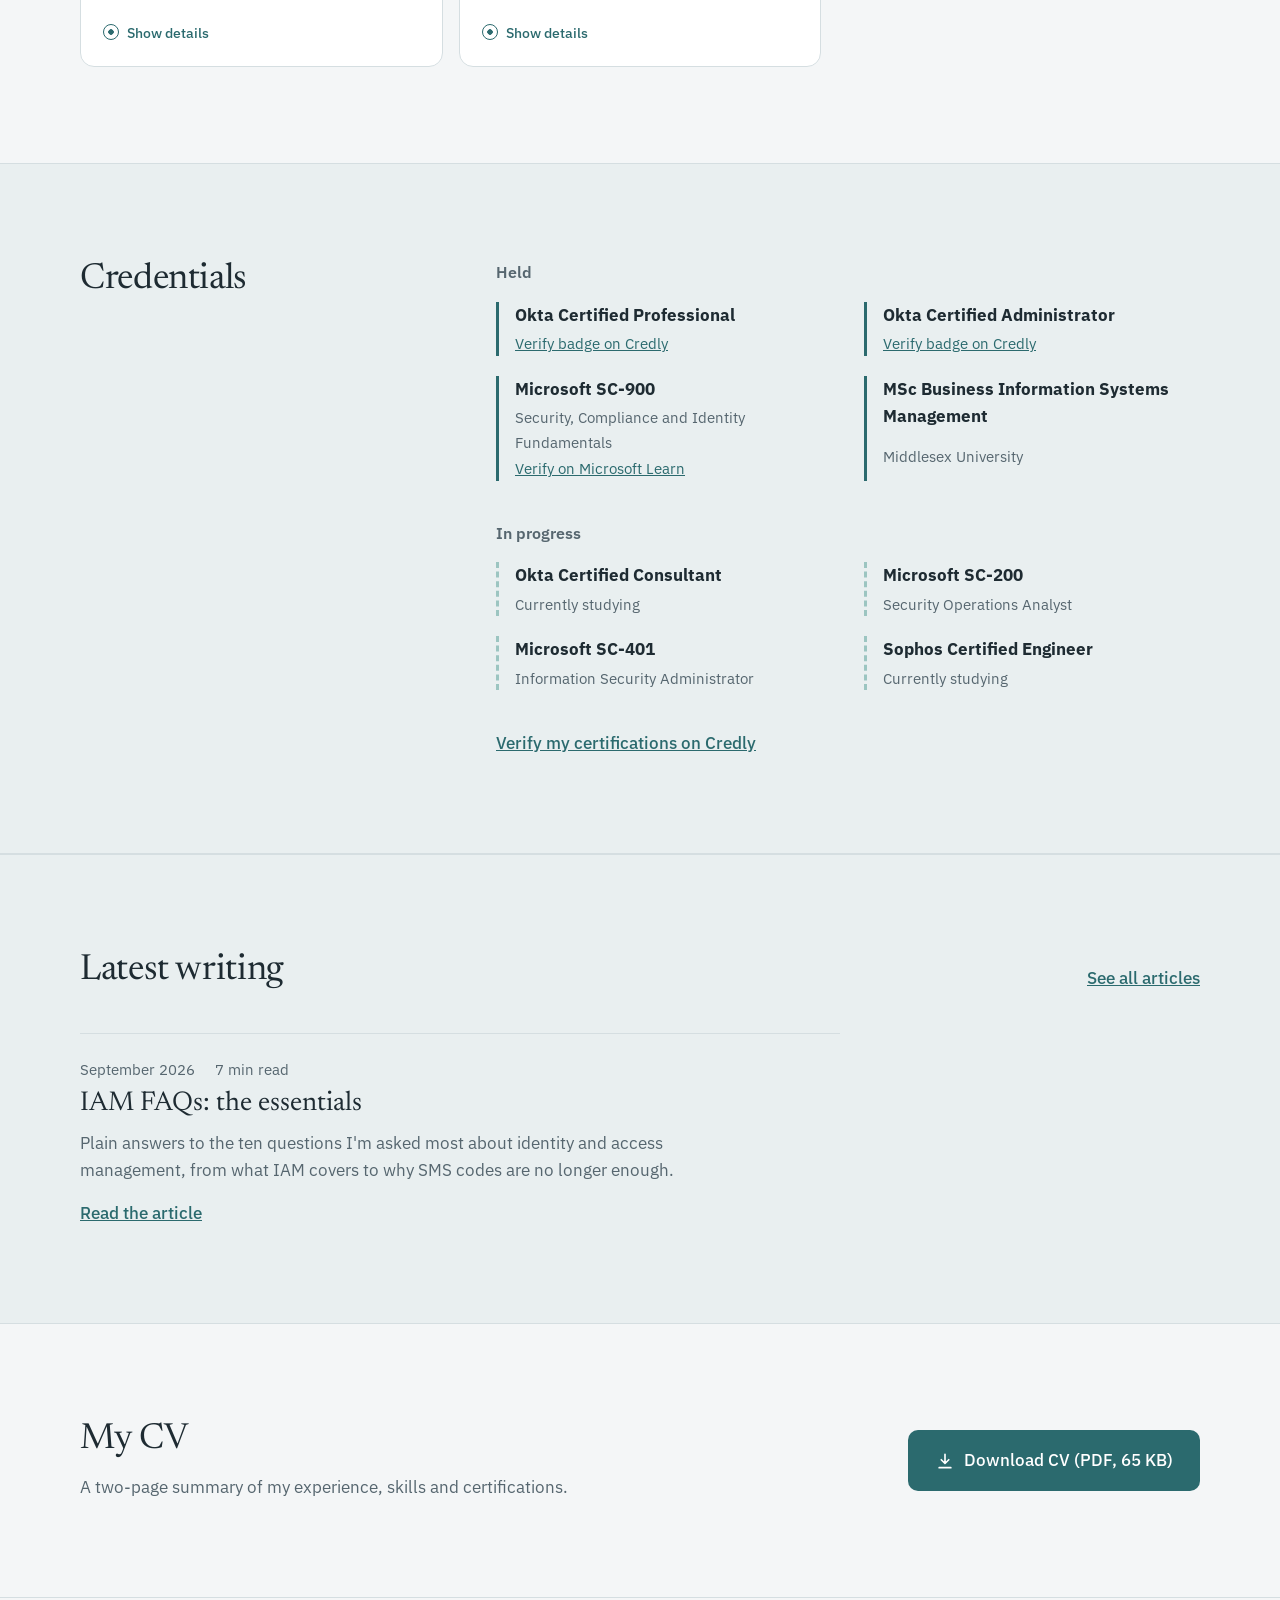
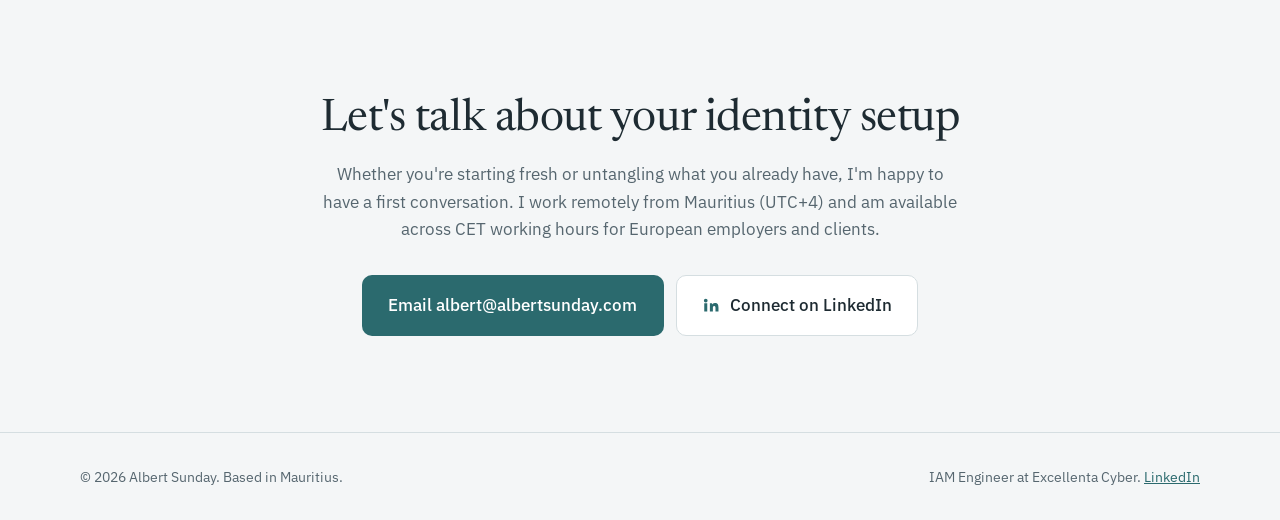
==== commit 976ed235: "Add files via upload" ====
--- a/index.html
+++ b/index.html
@@ -26,6 +26,7 @@
           <li><a href="#expertise">Expertise</a></li>
           <li><a href="#work">Work</a></li>
           <li><a href="#cv">CV</a></li>
+          <li><a href="/blog/">Blog</a></li>
           <li><a href="#contact">Contact</a></li>
         </ul>
       </nav>
@@ -314,6 +315,24 @@
       </div>
     </section>
 
+    <!-- Latest writing -->
+    <section class="section section-tint" id="writing" aria-labelledby="writing-title">
+      <div class="wrap">
+        <div class="section-head">
+          <h2 id="writing-title">Latest writing</h2>
+          <p><a class="post-link" href="/blog/">See all articles</a></p>
+        </div>
+        <ul class="post-list">
+          <li class="post">
+            <p class="post-meta"><time datetime="2026-09">September 2026</time><span>7 min read</span></p>
+            <h3 class="post-title"><a href="/blog/iam-faqs/">IAM FAQs: the essentials</a></h3>
+            <p>Plain answers to the ten questions I'm asked most about identity and access management, from what IAM covers to why SMS codes are no longer enough.</p>
+            <a class="post-link" href="/blog/iam-faqs/">Read the article</a>
+          </li>
+        </ul>
+      </div>
+    </section>
+
     <!-- CV download -->
     <section class="section cv-section" id="cv" aria-labelledby="cv-title">
       <div class="wrap cv-inner">
--- a/styles.css
+++ b/styles.css
@@ -241,6 +241,38 @@
 .header-inner { gap: 1rem; }
 nav { margin-right: .5rem; }
 
+/* ---------- Blog ---------- */
+.nav-list a[aria-current="page"] { color: var(--ink); font-weight: 500; }
+.blog-head { padding-bottom: 1rem; }
+.blog-head h1 { font-size: clamp(2.4rem, 5vw, 3.4rem); }
+.blog-intro { color: var(--muted); font-size: 1.15rem; max-width: 52ch; margin: 1rem 0 0; }
+.blog-list-section { padding-top: 1.5rem; }
+.post-list { list-style: none; margin: 0; padding: 0; display: grid; gap: 1.5rem; max-width: 760px; }
+.post { border-top: 1px solid var(--line); padding-top: 1.5rem; }
+.post h2 { font-size: 1.7rem; margin: .4rem 0 .6rem; }
+.post h2 a { color: var(--ink); text-decoration: none; }
+.post h2 a:hover { color: var(--accent); }
+.post p { color: var(--muted); max-width: 62ch; }
+.post-link { font-weight: 500; }
+.post-title { font-family: "Newsreader", Georgia, serif; font-weight: 400; font-size: 1.7rem; line-height: 1.2; margin: .4rem 0 .6rem; }
+.post-title a { color: var(--ink); text-decoration: none; }
+.post-title a:hover { color: var(--accent); }
+.post-meta, .article-meta { display: flex; gap: 1.25rem; color: var(--muted); font-size: .92rem; margin: 0; }
+
+.article { max-width: 720px; margin-inline: auto; padding: clamp(2.5rem, 7vw, 5rem) 0 clamp(3rem, 8vw, 6rem); }
+.article-kicker { margin: 0 0 1rem; font-weight: 500; }
+.article-kicker a { text-decoration: none; }
+.article h1 { font-size: clamp(2.3rem, 5vw, 3.4rem); text-wrap: balance; }
+.article-lede { font-size: 1.2rem; color: var(--muted); margin: 1.25rem 0 1rem; text-wrap: pretty; }
+.toc { margin: 2.5rem 0; padding: 1.4rem 1.6rem; background: var(--tint); border: 1px solid var(--line); border-radius: 14px; }
+.toc-title { font-weight: 600; margin: 0 0 .6rem; }
+.toc ol { margin: 0; padding-left: 1.3rem; display: grid; gap: .35rem; }
+.article-body { max-width: 66ch; }
+.article-body h2 { font-size: 1.65rem; margin: 2.6rem 0 .8rem; text-wrap: balance; scroll-margin-top: 90px; }
+.article-body p { line-height: 1.72; text-wrap: pretty; }
+.article-cta { margin-top: 3.5rem; padding: 1.8rem; border: 1px solid var(--accent); border-radius: 14px; background: var(--surface); }
+.article-cta h2 { margin-top: 0; }
+
 /* ---------- Footer ---------- */
 .site-footer { border-top: 1px solid var(--line); padding: 2rem 0; color: var(--muted); font-size: .9rem; }
 .footer-inner { display: flex; flex-wrap: wrap; justify-content: space-between; gap: .5rem 2rem; }
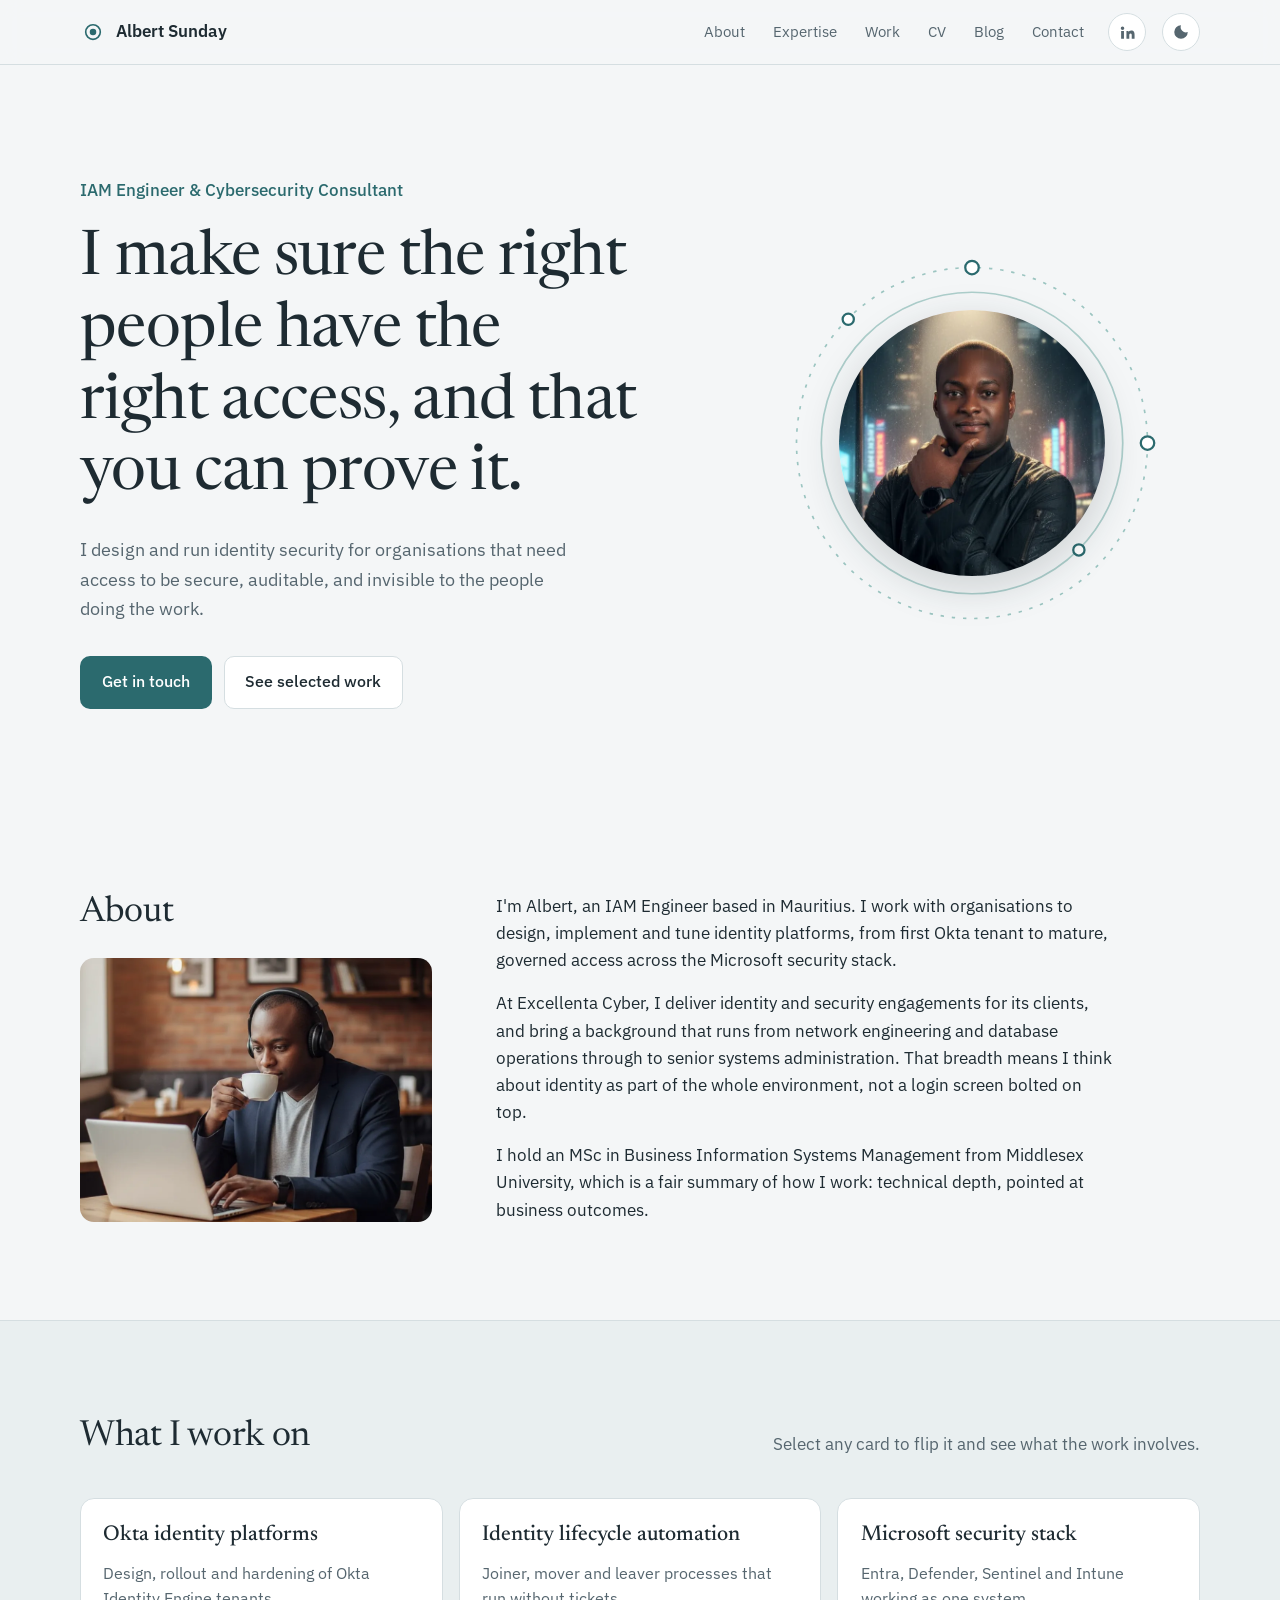
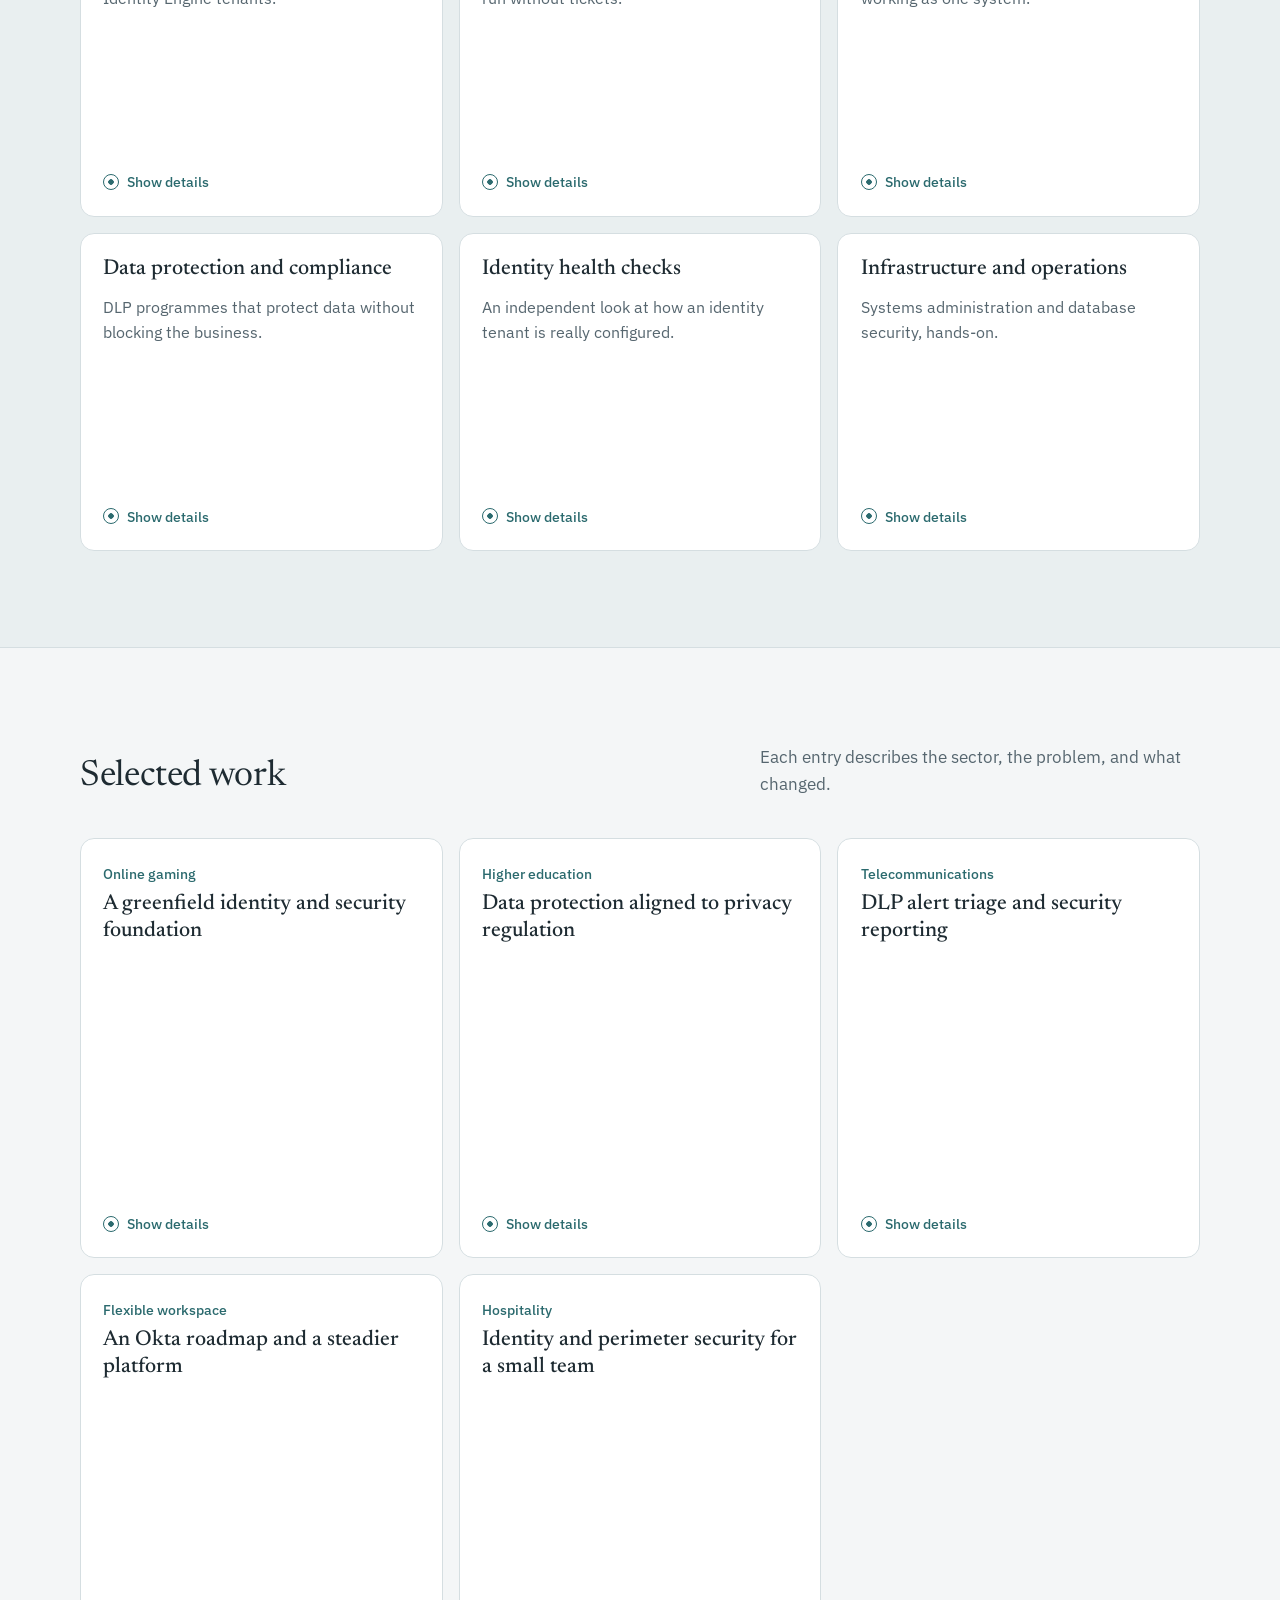
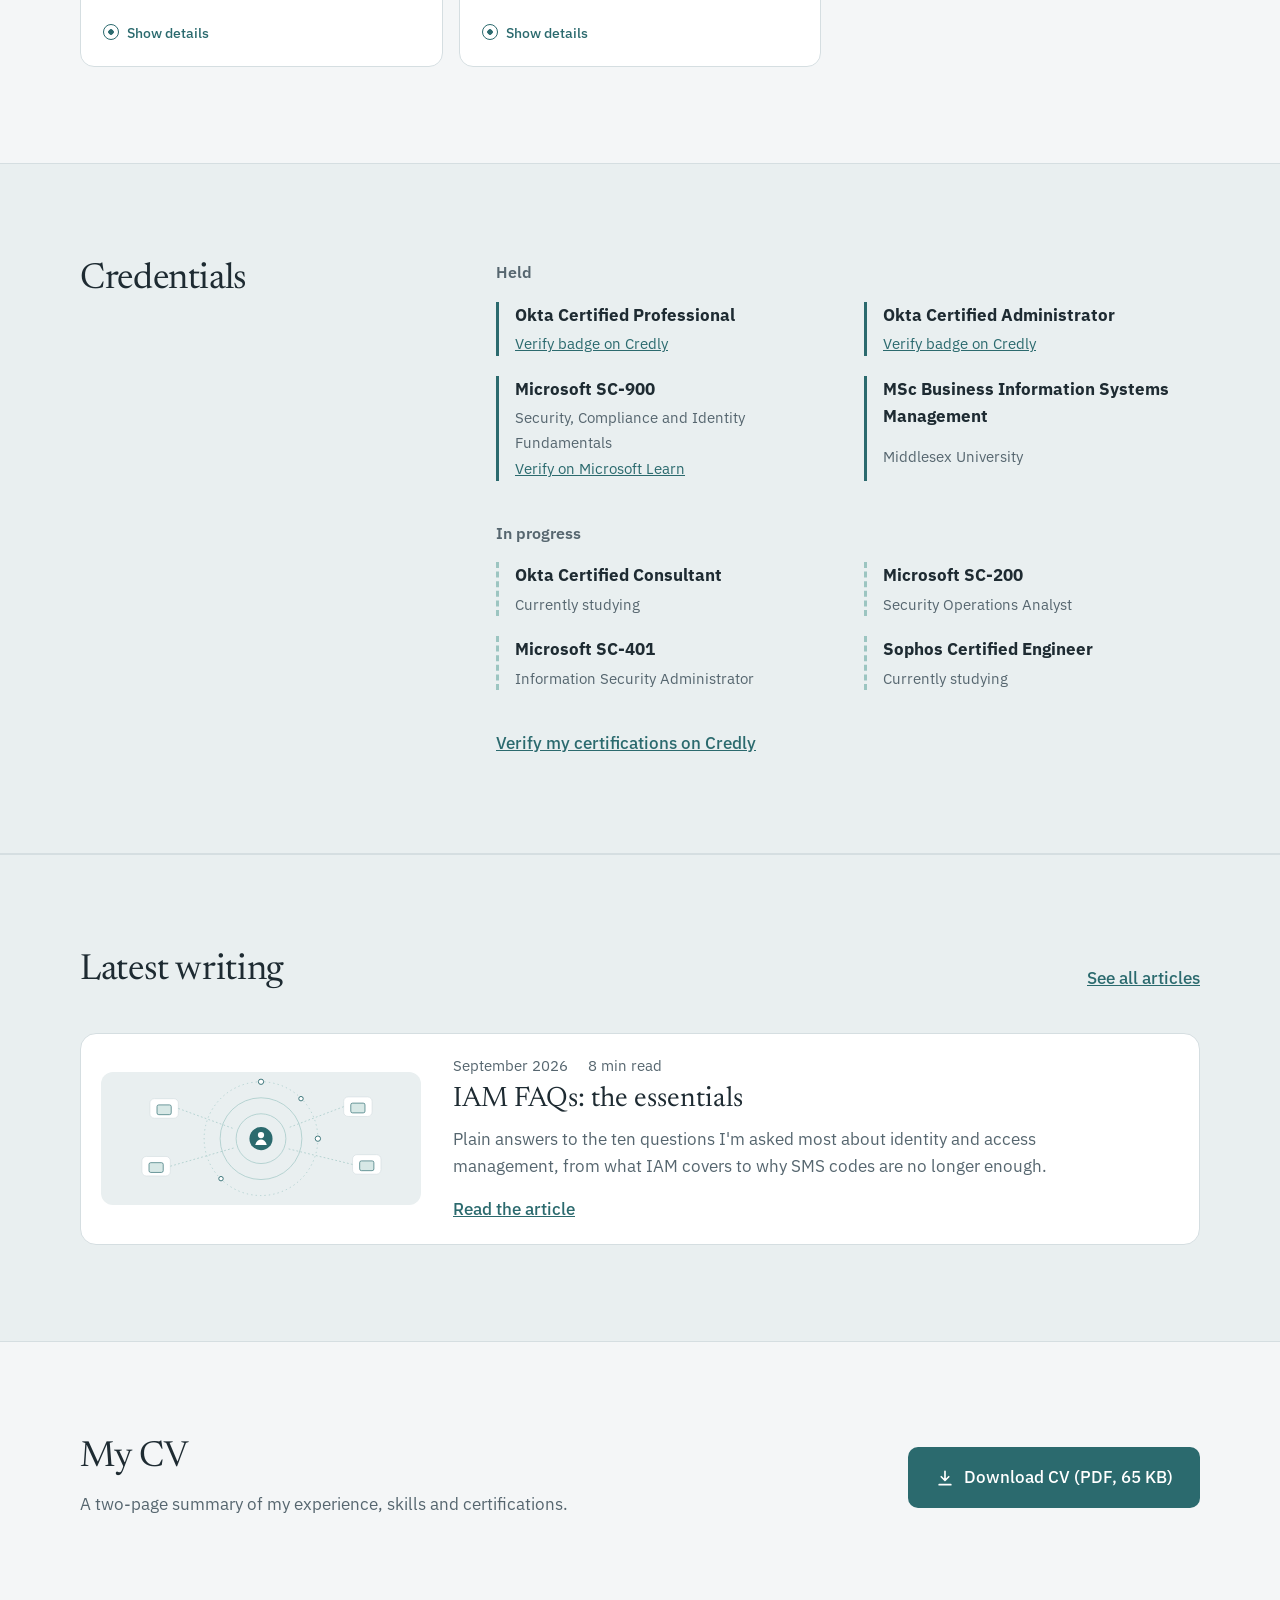
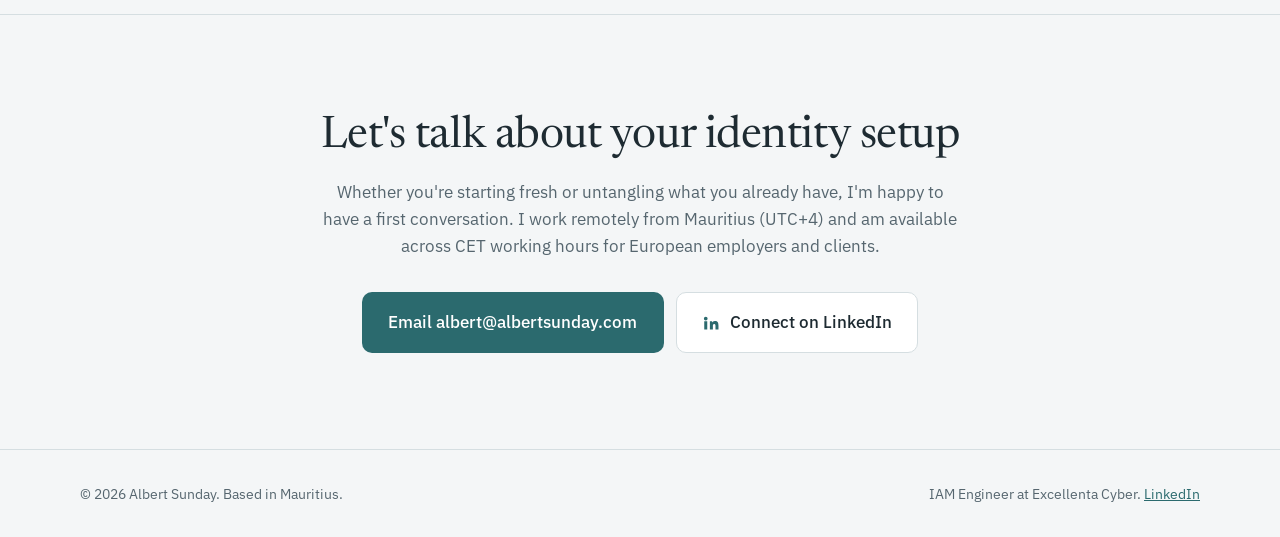
==== commit 2eaac836: "Add files via upload" ====
--- a/index.html
+++ b/index.html
@@ -9,7 +9,7 @@
   <link rel="preconnect" href="https://fonts.googleapis.com">
   <link rel="preconnect" href="https://fonts.gstatic.com" crossorigin>
   <link href="https://fonts.googleapis.com/css2?family=IBM+Plex+Sans:wght@400;500;600&family=Newsreader:opsz,wght@6..72,400;6..72,500&display=swap" rel="stylesheet">
-  <link rel="stylesheet" href="styles.css">
+  <link rel="stylesheet" href="styles.css?v=4">
 </head>
 <body>
   <a class="skip" href="#main">Skip to content</a>
@@ -324,10 +324,28 @@
         </div>
         <ul class="post-list">
           <li class="post">
-            <p class="post-meta"><time datetime="2026-09">September 2026</time><span>7 min read</span></p>
-            <h3 class="post-title"><a href="/blog/iam-faqs/">IAM FAQs: the essentials</a></h3>
-            <p>Plain answers to the ten questions I'm asked most about identity and access management, from what IAM covers to why SMS codes are no longer enough.</p>
-            <a class="post-link" href="/blog/iam-faqs/">Read the article</a>
+            <a class="post-thumb" href="/blog/iam-faqs/" tabindex="-1" aria-hidden="true"><svg class="post-thumb-art" viewBox="0 0 720 300" role="img" aria-label="Illustration: a central identity surrounded by rings of access, connected to applications">
+<rect class="hero-bg" x="0" y="0" width="720" height="300" rx="18"/>
+<circle class="hero-ring hero-r1" cx="360" cy="150" r="128"/>
+<circle class="hero-ring" cx="360" cy="150" r="92"/>
+<circle class="hero-ring" cx="360" cy="150" r="56"/>
+<circle class="hero-core" cx="360" cy="150" r="26"/>
+<circle class="hero-person" cx="360" cy="142" r="7"/>
+<path class="hero-person" d="M347 164c2-8 8-12 13-12s11 4 13 12z"/>
+<g class="hero-apps">
+<rect x="110" y="60" width="64" height="44" rx="10"/><rect x="92" y="190" width="64" height="44" rx="10"/>
+<rect x="546" y="56" width="64" height="44" rx="10"/><rect x="566" y="186" width="64" height="44" rx="10"/>
+</g>
+<g class="hero-links"><line x1="174" y1="82" x2="300" y2="128"/><line x1="156" y1="212" x2="302" y2="170"/><line x1="546" y1="78" x2="420" y2="126"/><line x1="566" y1="208" x2="418" y2="172"/></g>
+<g class="hero-nodes"><circle cx="360" cy="22" r="6"/><circle cx="488" cy="150" r="6"/><circle cx="270" cy="240" r="5"/><circle cx="450" cy="60" r="5"/></g>
+<g class="hero-lock"><rect x="126" y="74" width="32" height="22" rx="4"/><rect x="562" y="70" width="32" height="22" rx="4"/><rect x="108" y="204" width="32" height="22" rx="4"/><rect x="582" y="200" width="32" height="22" rx="4"/></g>
+</svg></a>
+            <div class="post-text">
+              <p class="post-meta"><time datetime="2026-09">September 2026</time><span>8 min read</span></p>
+              <h3 class="post-title"><a href="/blog/iam-faqs/">IAM FAQs: the essentials</a></h3>
+              <p>Plain answers to the ten questions I'm asked most about identity and access management, from what IAM covers to why SMS codes are no longer enough.</p>
+              <a class="post-link" href="/blog/iam-faqs/">Read the article</a>
+            </div>
           </li>
         </ul>
       </div>
@@ -370,6 +388,6 @@
     </div>
   </footer>
 
-  <script src="script.js"></script>
+  <script src="script.js?v=4"></script>
 </body>
 </html>
--- a/styles.css
+++ b/styles.css
@@ -243,35 +243,96 @@
 
 /* ---------- Blog ---------- */
 .nav-list a[aria-current="page"] { color: var(--ink); font-weight: 500; }
-.blog-head { padding-bottom: 1rem; }
+.blog-head { padding: clamp(3rem, 7vw, 5rem) 0 clamp(3.5rem, 8vw, 6rem); }
 .blog-head h1 { font-size: clamp(2.4rem, 5vw, 3.4rem); }
-.blog-intro { color: var(--muted); font-size: 1.15rem; max-width: 52ch; margin: 1rem 0 0; }
-.blog-list-section { padding-top: 1.5rem; }
-.post-list { list-style: none; margin: 0; padding: 0; display: grid; gap: 1.5rem; max-width: 760px; }
-.post { border-top: 1px solid var(--line); padding-top: 1.5rem; }
-.post h2 { font-size: 1.7rem; margin: .4rem 0 .6rem; }
-.post h2 a { color: var(--ink); text-decoration: none; }
-.post h2 a:hover { color: var(--accent); }
-.post p { color: var(--muted); max-width: 62ch; }
-.post-link { font-weight: 500; }
-.post-title { font-family: "Newsreader", Georgia, serif; font-weight: 400; font-size: 1.7rem; line-height: 1.2; margin: .4rem 0 .6rem; }
+.blog-intro { color: var(--muted); font-size: 1.15rem; max-width: 52ch; margin: .9rem 0 0; }
+.post-list { list-style: none; margin: 2.5rem 0 0; padding: 0; display: grid; gap: 2rem; }
+.section-head + .post-list { margin-top: 0; }
+.post { display: grid; grid-template-columns: minmax(0, 320px) minmax(0, 1fr); gap: 2rem; align-items: center;
+  background: var(--surface); border: 1px solid var(--line); border-radius: 16px; padding: 1.25rem; }
+.post-thumb { display: block; border-radius: 12px; overflow: hidden; }
+.post-thumb-art { display: block; width: 100%; height: auto; }
+.post-text p { color: var(--muted); max-width: 60ch; }
+.post-title { font-family: "Newsreader", Georgia, serif; font-weight: 400; font-size: 1.75rem; line-height: 1.2; margin: .35rem 0 .6rem; }
 .post-title a { color: var(--ink); text-decoration: none; }
 .post-title a:hover { color: var(--accent); }
+.post-link { font-weight: 500; }
 .post-meta, .article-meta { display: flex; gap: 1.25rem; color: var(--muted); font-size: .92rem; margin: 0; }
 
-.article { max-width: 720px; margin-inline: auto; padding: clamp(2.5rem, 7vw, 5rem) 0 clamp(3rem, 8vw, 6rem); }
+/* Illustration (shared by article hero and thumbnails) */
+.hero-bg { fill: var(--tint); }
+.hero-ring { fill: none; stroke: var(--ring); stroke-width: 1.5; }
+.hero-r1 { stroke-dasharray: 3 7; }
+.hero-core { fill: var(--accent); }
+.hero-person { fill: var(--accent-ink); }
+.hero-apps rect { fill: var(--surface); stroke: var(--line); stroke-width: 1.5; }
+.hero-links line { stroke: var(--ring); stroke-width: 1.5; stroke-dasharray: 4 5; }
+.hero-nodes circle { fill: var(--surface); stroke: var(--accent); stroke-width: 2; }
+.hero-lock rect { fill: var(--accent-soft); stroke: var(--accent); stroke-width: 1.5; }
+
+/* Article */
+.article { max-width: 760px; margin-inline: auto; padding: clamp(2.5rem, 7vw, 5rem) 0 clamp(3rem, 8vw, 6rem); }
 .article-kicker { margin: 0 0 1rem; font-weight: 500; }
 .article-kicker a { text-decoration: none; }
 .article h1 { font-size: clamp(2.3rem, 5vw, 3.4rem); text-wrap: balance; }
 .article-lede { font-size: 1.2rem; color: var(--muted); margin: 1.25rem 0 1rem; text-wrap: pretty; }
-.toc { margin: 2.5rem 0; padding: 1.4rem 1.6rem; background: var(--tint); border: 1px solid var(--line); border-radius: 14px; }
+.article-hero { margin: 2.25rem 0 0; }
+.article-hero-art { display: block; width: 100%; height: auto; }
+.toc { margin: 2.25rem 0 1rem; padding: 1.4rem 1.6rem; background: var(--tint); border: 1px solid var(--line); border-radius: 14px; }
 .toc-title { font-weight: 600; margin: 0 0 .6rem; }
-.toc ol { margin: 0; padding-left: 1.3rem; display: grid; gap: .35rem; }
-.article-body { max-width: 66ch; }
-.article-body h2 { font-size: 1.65rem; margin: 2.6rem 0 .8rem; text-wrap: balance; scroll-margin-top: 90px; }
-.article-body p { line-height: 1.72; text-wrap: pretty; }
+.toc ol { margin: 0; padding-left: 1.4rem; display: grid; gap: .35rem; }
+.article-body { max-width: none; counter-reset: faq; }
+.faq-item { padding-top: 2.5rem; margin-top: 2.5rem; border-top: 1px solid var(--line); }
+.faq-item h2 { display: flex; gap: .9rem; align-items: baseline; font-size: 1.7rem; margin: 0 0 1rem; text-wrap: balance; scroll-margin-top: 90px; }
+.faq-item h2::before {
+  counter-increment: faq; content: counter(faq);
+  flex: none; display: inline-grid; place-items: center; width: 2rem; height: 2rem; border-radius: 50%;
+  background: var(--accent); color: var(--accent-ink);
+  font-family: "IBM Plex Sans", system-ui, sans-serif; font-size: .95rem; font-weight: 600; transform: translateY(-3px);
+}
+.faq-item p { line-height: 1.72; text-wrap: pretty; max-width: 68ch; }
+.short-answer { background: var(--accent-soft); border-radius: 12px; padding: 1rem 1.2rem; font-size: 1.08rem; line-height: 1.55 !important; }
+.short-answer span { display: block; font-size: .8rem; font-weight: 600; color: var(--accent); margin-bottom: .25rem; }
+
+/* Diagrams */
+.diagram { margin: 1.75rem 0; padding: 1.25rem; background: var(--surface); border: 1px solid var(--line); border-radius: 14px; }
+.dg { display: block; width: 100%; height: auto; }
+.diagram figcaption { margin-top: .9rem; color: var(--muted); font-size: .93rem; text-align: center; }
+.dg text { font-family: "IBM Plex Sans", system-ui, sans-serif; }
+.dg-label { fill: var(--ink); font-size: 15px; font-weight: 600; }
+.dg-sub { fill: var(--muted); font-size: 12.5px; }
+.dg-box { fill: var(--surface); stroke: var(--line); stroke-width: 1.5; }
+.dg-accent { fill: var(--accent-soft); stroke: var(--accent); stroke-width: 1.5; }
+.dg-weak { fill: var(--tint); stroke: var(--line); stroke-width: 1.5; stroke-dasharray: 5 4; }
+.dg-line { stroke: var(--muted); stroke-width: 1.5; fill: none; }
+.dg-arrowhead { fill: var(--muted); }
+.dg-dot { fill: var(--accent); }
+.dg-ok { fill: var(--accent); }
+.dg-no { fill: var(--muted); }
+.dg-mark { stroke: var(--accent-ink); stroke-width: 2.5; fill: none; stroke-linecap: round; stroke-linejoin: round; }
+.dg-no + .dg-mark { stroke: var(--surface); }
+.dg-grad-a { stop-color: var(--line); }
+.dg-grad-b { stop-color: var(--accent); }
+
+/* Comparison table */
+.table-wrap { overflow-x: auto; margin: 1.75rem 0; border: 1px solid var(--line); border-radius: 14px; background: var(--surface); }
+.compare { width: 100%; border-collapse: collapse; font-size: .98rem; }
+.compare caption { text-align: left; padding: 1rem 1.2rem .4rem; color: var(--muted); font-size: .93rem; }
+.compare th, .compare td { padding: .75rem 1.2rem; text-align: left; border-top: 1px solid var(--line); vertical-align: top; }
+.compare thead th { border-top: 0; color: var(--accent); font-weight: 600; }
+.compare tbody th { font-weight: 600; white-space: nowrap; }
+
 .article-cta { margin-top: 3.5rem; padding: 1.8rem; border: 1px solid var(--accent); border-radius: 14px; background: var(--surface); }
-.article-cta h2 { margin-top: 0; }
+.article-cta h2 { margin-top: 0; font-size: 1.6rem; }
+.article-cta p { margin-bottom: 1.2rem; }
+
+@media (max-width: 720px) {
+  .post { grid-template-columns: 1fr; gap: 1.25rem; }
+  .faq-item h2 { font-size: 1.45rem; }
+  .diagram { padding: .75rem; overflow-x: auto; }
+  .dg { min-width: 560px; }
+  .diagram figcaption { text-align: left; }
+}
 
 /* ---------- Footer ---------- */
 .site-footer { border-top: 1px solid var(--line); padding: 2rem 0; color: var(--muted); font-size: .9rem; }
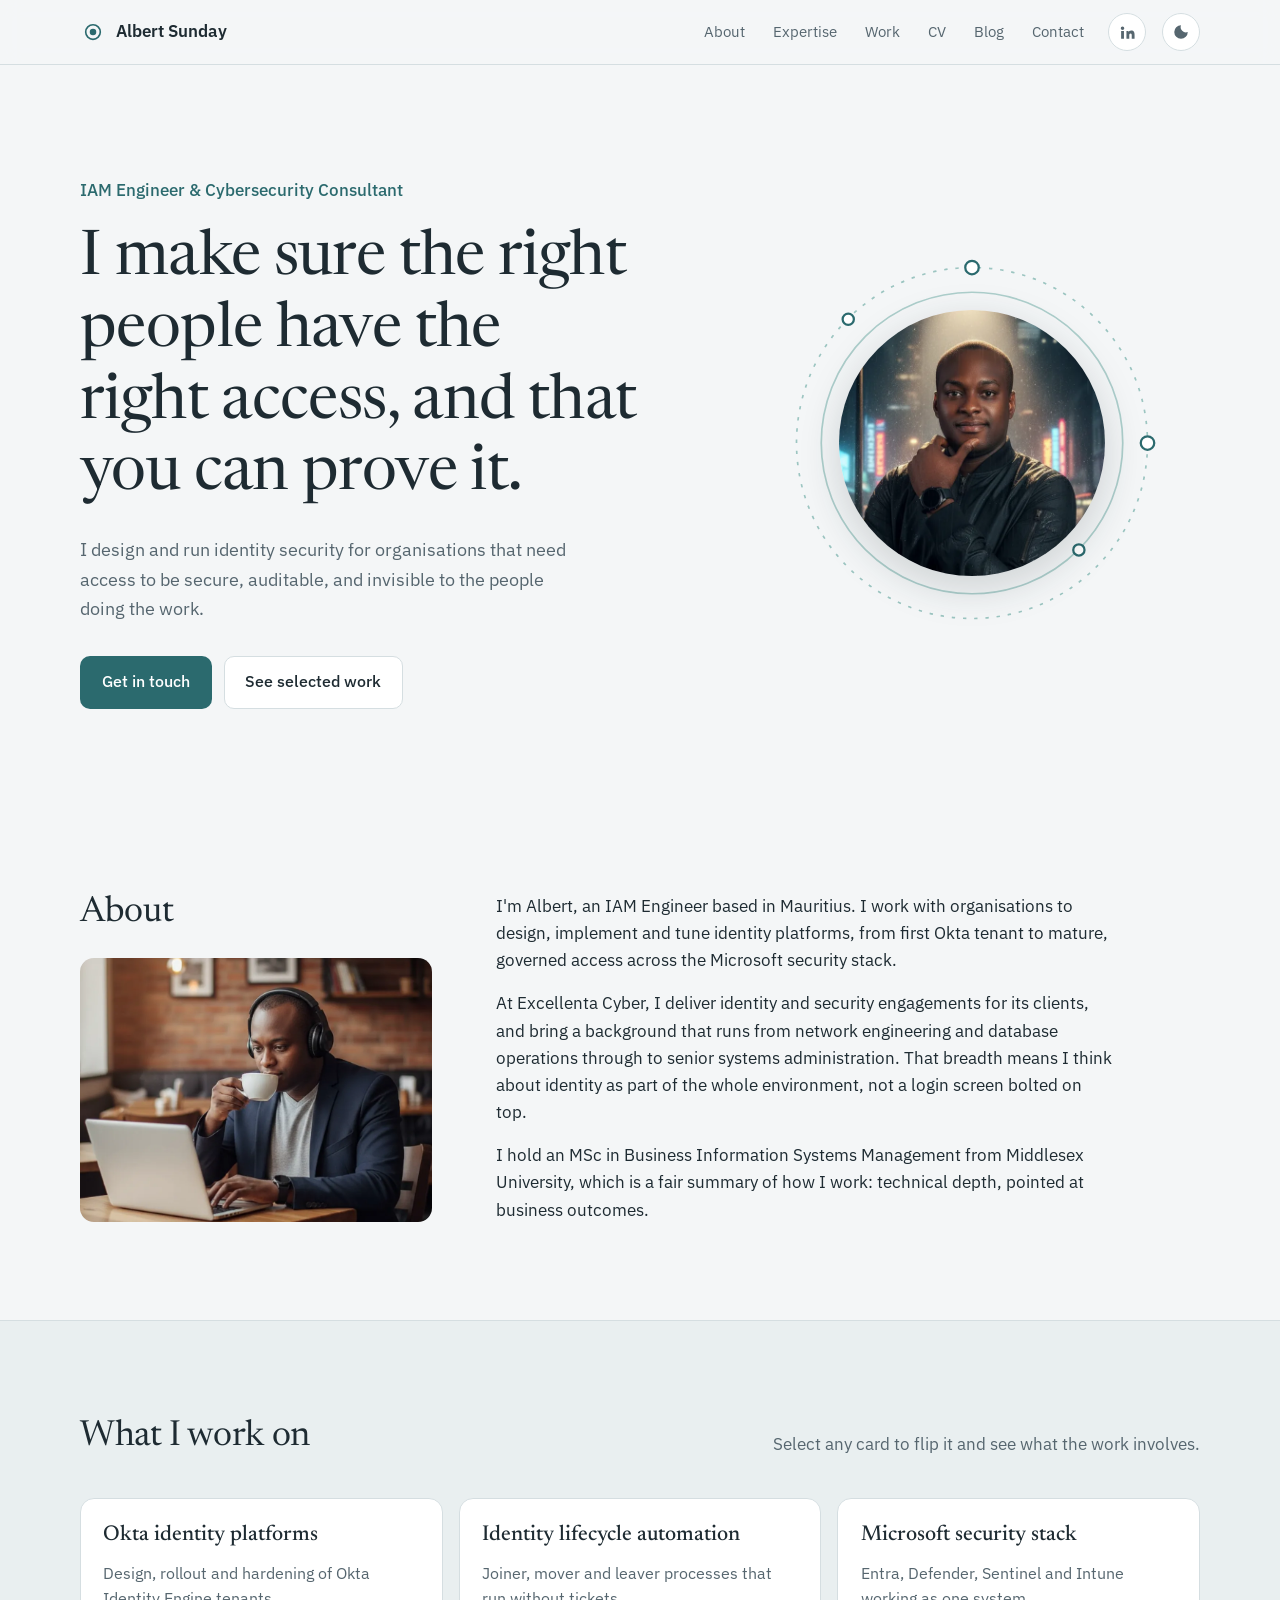
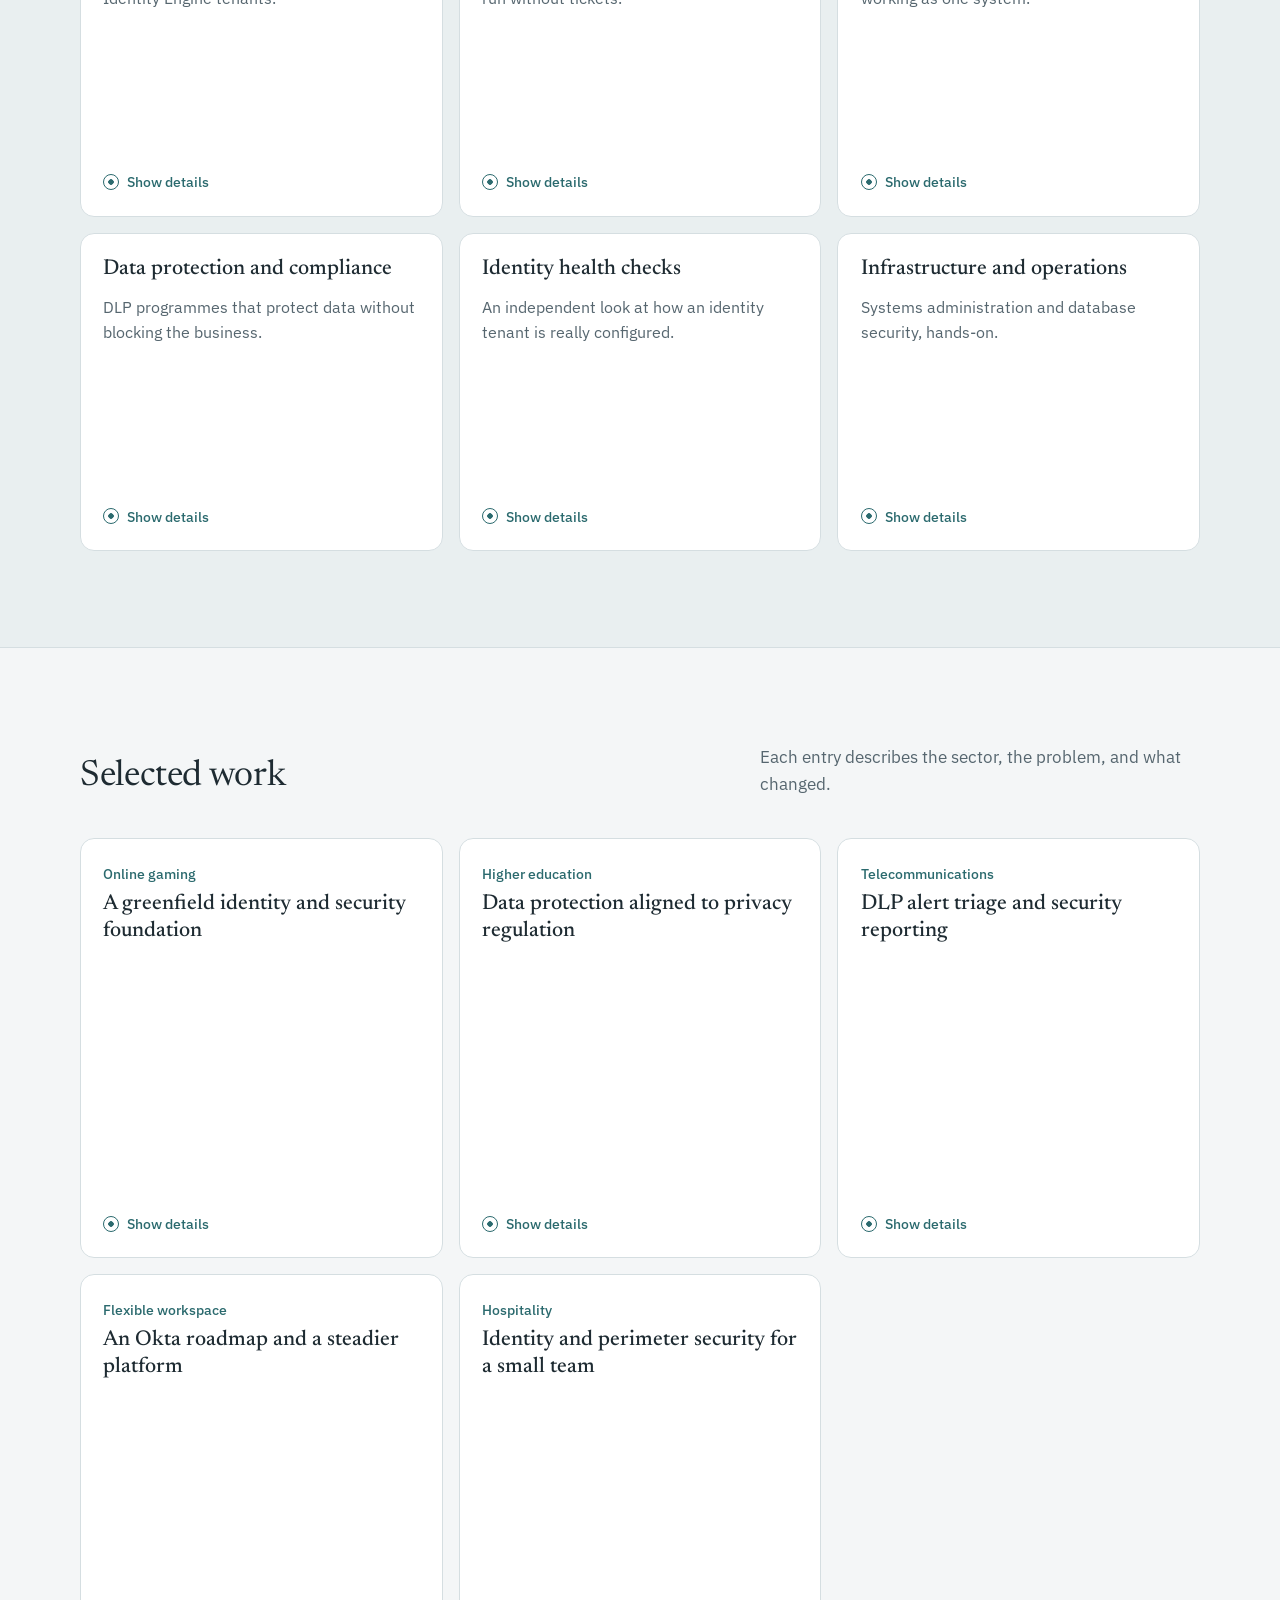
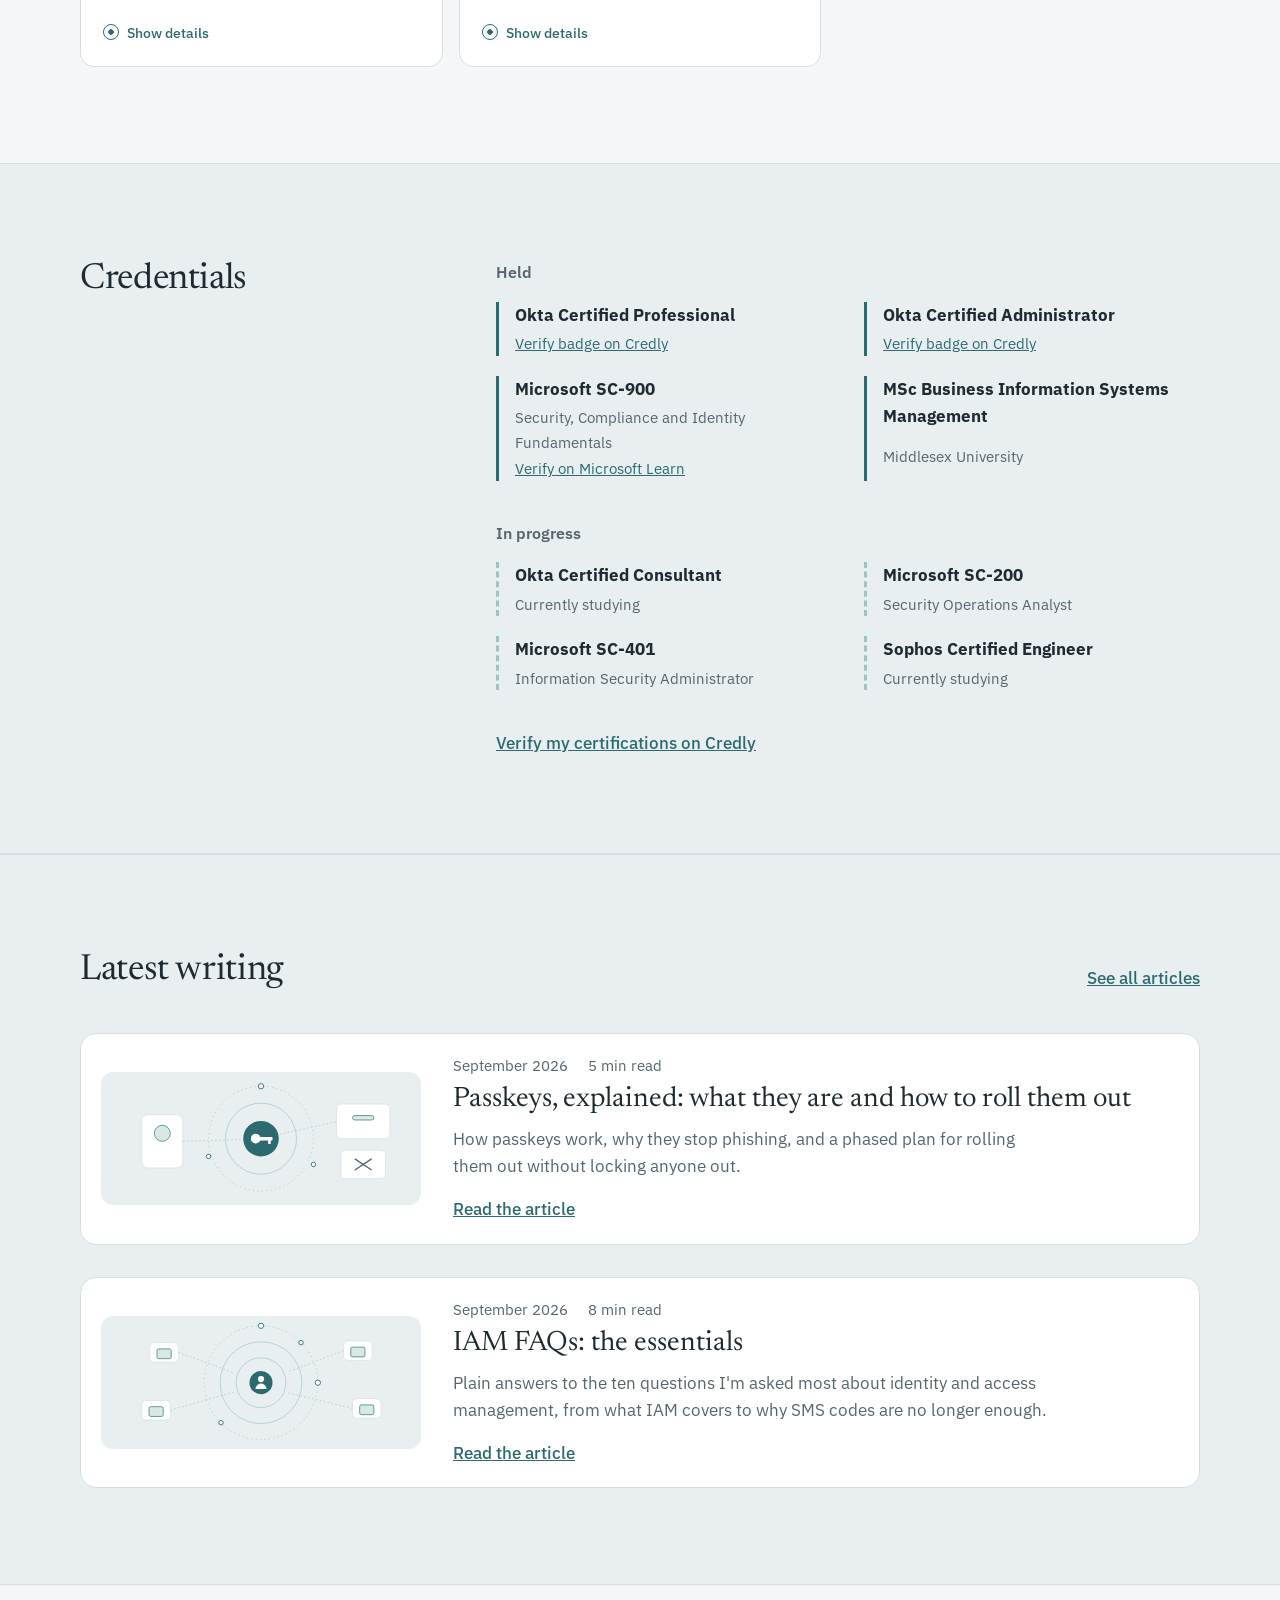
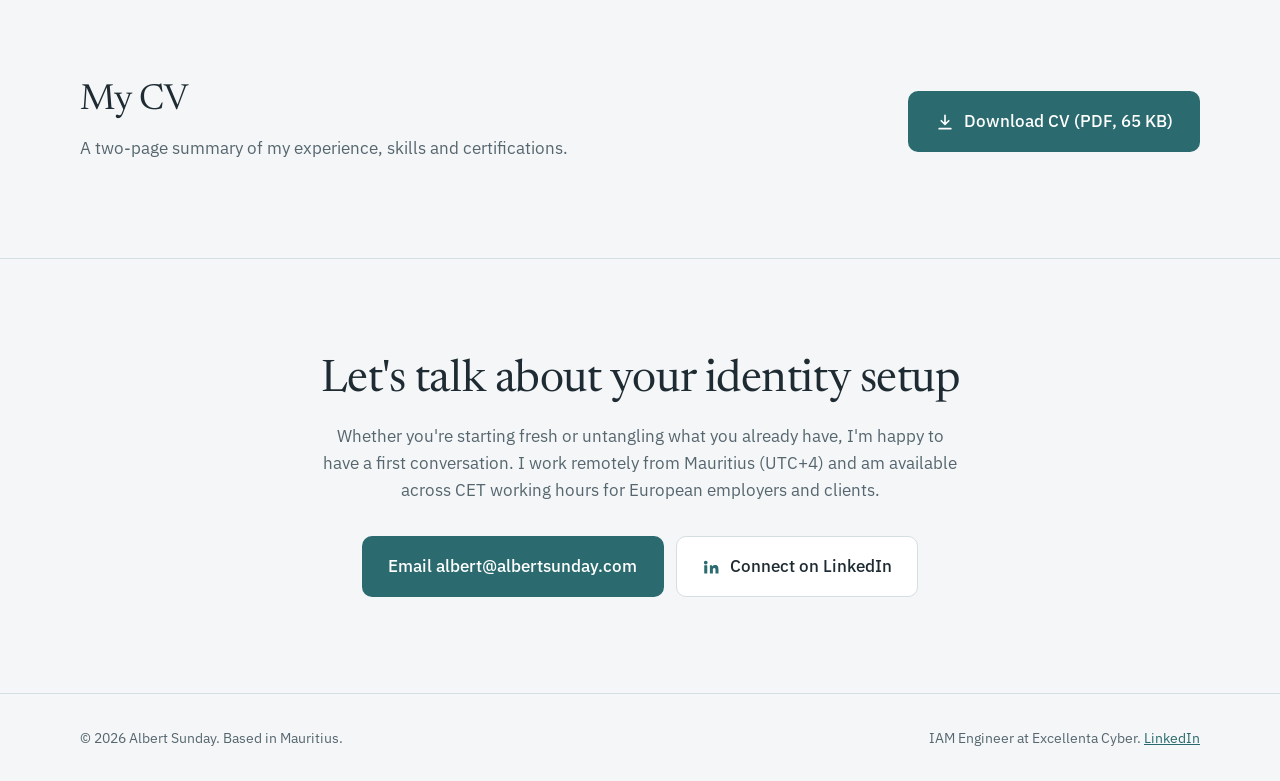
==== commit 64692f73: "Add files via upload" ====
--- a/index.html
+++ b/index.html
@@ -9,7 +9,7 @@
   <link rel="preconnect" href="https://fonts.googleapis.com">
   <link rel="preconnect" href="https://fonts.gstatic.com" crossorigin>
   <link href="https://fonts.googleapis.com/css2?family=IBM+Plex+Sans:wght@400;500;600&family=Newsreader:opsz,wght@6..72,400;6..72,500&display=swap" rel="stylesheet">
-  <link rel="stylesheet" href="styles.css?v=4">
+  <link rel="stylesheet" href="styles.css?v=5">
 </head>
 <body>
   <a class="skip" href="#main">Skip to content</a>
@@ -176,7 +176,7 @@
                 <span class="card-hint">Show details</span>
               </button>
               <div class="card-face card-back" id="exp-6" aria-hidden="true" inert>
-                <p>Senior systems administration alongside consulting, plus database activity monitoring and infrastructure operations. It keeps my identity work grounded in how systems really run.</p>
+                <p>A background in systems administration, database activity monitoring and infrastructure operations. It keeps my identity work grounded in how systems really run.</p>
               <ul class="tags"><li>Systems administration</li><li>Oracle AVDF</li><li>Network engineering</li></ul>
                 <button class="card-return" type="button">Flip back</button>
               </div>
@@ -324,6 +324,26 @@
         </div>
         <ul class="post-list">
           <li class="post">
+            <a class="post-thumb" href="/blog/passkeys-explained/" tabindex="-1" aria-hidden="true"><svg class="post-thumb-art" viewBox="0 0 720 300" role="img" aria-label="Illustration: a key linking a device to a website, with a look-alike site blocked">
+<rect class="hero-bg" x="0" y="0" width="720" height="300" rx="18"/>
+<circle class="hero-ring hero-r1" cx="360" cy="150" r="118"/>
+<circle class="hero-ring" cx="360" cy="150" r="80"/>
+<g class="hero-apps"><rect x="92" y="96" width="92" height="120" rx="14"/><rect x="530" y="72" width="120" height="78" rx="10"/><rect x="540" y="176" width="100" height="64" rx="10"/></g>
+<circle class="hero-core" cx="360" cy="150" r="40"/>
+<circle class="hero-person" cx="348" cy="150" r="11"/><rect class="hero-person" x="356" y="146" width="30" height="8" rx="2"/><rect class="hero-person" x="376" y="146" width="6" height="16" rx="1"/>
+<g class="hero-links"><line x1="184" y1="156" x2="318" y2="152"/><line x1="402" y1="140" x2="530" y2="112"/></g>
+<g class="hero-lock"><rect x="120" y="120" width="36" height="36" rx="18"/><rect x="566" y="98" width="48" height="10" rx="5"/></g>
+<g class="hero-nodes"><circle cx="360" cy="32" r="6"/><circle cx="242" cy="190" r="5"/><circle cx="478" cy="208" r="5"/></g>
+<path class="hero-block" d="M572 196l36 24M608 196l-36 24"/>
+</svg></a>
+            <div class="post-text">
+              <p class="post-meta"><time datetime="2026-09">September 2026</time><span>5 min read</span></p>
+              <h3 class="post-title"><a href="/blog/passkeys-explained/">Passkeys, explained: what they are and how to roll them out</a></h3>
+              <p>How passkeys work, why they stop phishing, and a phased plan for rolling them out without locking anyone out.</p>
+              <a class="post-link" href="/blog/passkeys-explained/">Read the article</a>
+            </div>
+          </li>
+          <li class="post">
             <a class="post-thumb" href="/blog/iam-faqs/" tabindex="-1" aria-hidden="true"><svg class="post-thumb-art" viewBox="0 0 720 300" role="img" aria-label="Illustration: a central identity surrounded by rings of access, connected to applications">
 <rect class="hero-bg" x="0" y="0" width="720" height="300" rx="18"/>
 <circle class="hero-ring hero-r1" cx="360" cy="150" r="128"/>
@@ -388,6 +408,6 @@
     </div>
   </footer>
 
-  <script src="script.js?v=4"></script>
+  <script src="script.js?v=5"></script>
 </body>
 </html>
--- a/styles.css
+++ b/styles.css
@@ -294,6 +294,20 @@
 .short-answer { background: var(--accent-soft); border-radius: 12px; padding: 1rem 1.2rem; font-size: 1.08rem; line-height: 1.55 !important; }
 .short-answer span { display: block; font-size: .8rem; font-weight: 600; color: var(--accent); margin-bottom: .25rem; }
 
+/* Article sections (non-FAQ articles) */
+.takeaways { margin: 2.25rem 0 0; padding: 1.4rem 1.6rem; background: var(--accent-soft); border-radius: 14px; }
+.takeaways h2 { font-size: 1.3rem; margin: 0 0 .7rem; }
+.takeaways ul { margin: 0; padding-left: 1.2rem; display: grid; gap: .45rem; line-height: 1.55; }
+.article-section { padding-top: 2.5rem; margin-top: 2.5rem; border-top: 1px solid var(--line); }
+.article-section h2 { font-size: 1.7rem; margin: 0 0 1rem; text-wrap: balance; }
+.article-section p { line-height: 1.72; text-wrap: pretty; max-width: 68ch; }
+.steps { counter-reset: step; list-style: none; padding: 0; margin: 1.5rem 0 0; display: grid; gap: 1rem; }
+.steps li { counter-increment: step; position: relative; padding-left: 2.9rem; line-height: 1.65; min-height: 2rem; }
+.steps li::before { content: counter(step); position: absolute; left: 0; top: 0; display: grid; place-items: center; width: 2rem; height: 2rem; border-radius: 50%;
+  background: var(--accent); color: var(--accent-ink); font-weight: 600; font-size: .95rem; }
+.pitfalls { padding-left: 1.2rem; display: grid; gap: .7rem; line-height: 1.65; max-width: 68ch; }
+.hero-block { stroke: var(--muted); stroke-width: 3; stroke-linecap: round; fill: none; }
+
 /* Diagrams */
 .diagram { margin: 1.75rem 0; padding: 1.25rem; background: var(--surface); border: 1px solid var(--line); border-radius: 14px; }
 .dg { display: block; width: 100%; height: auto; }
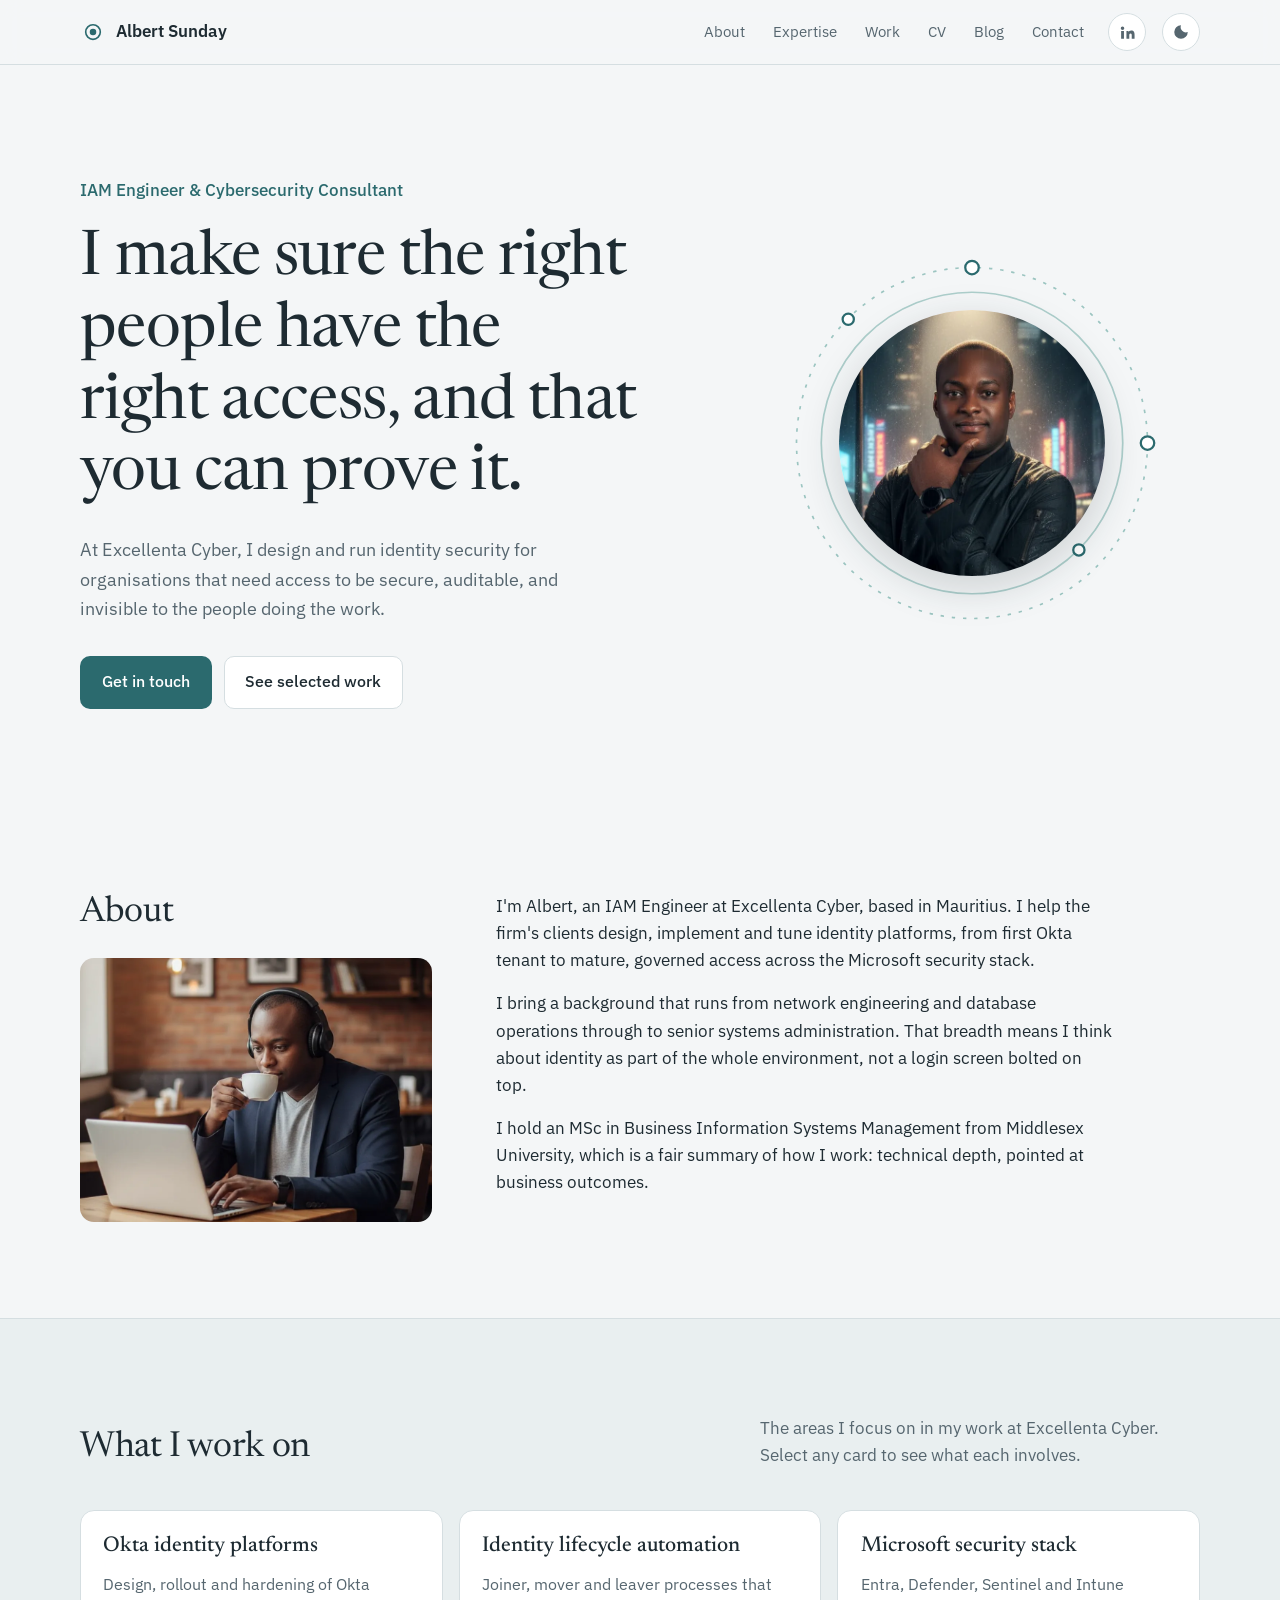
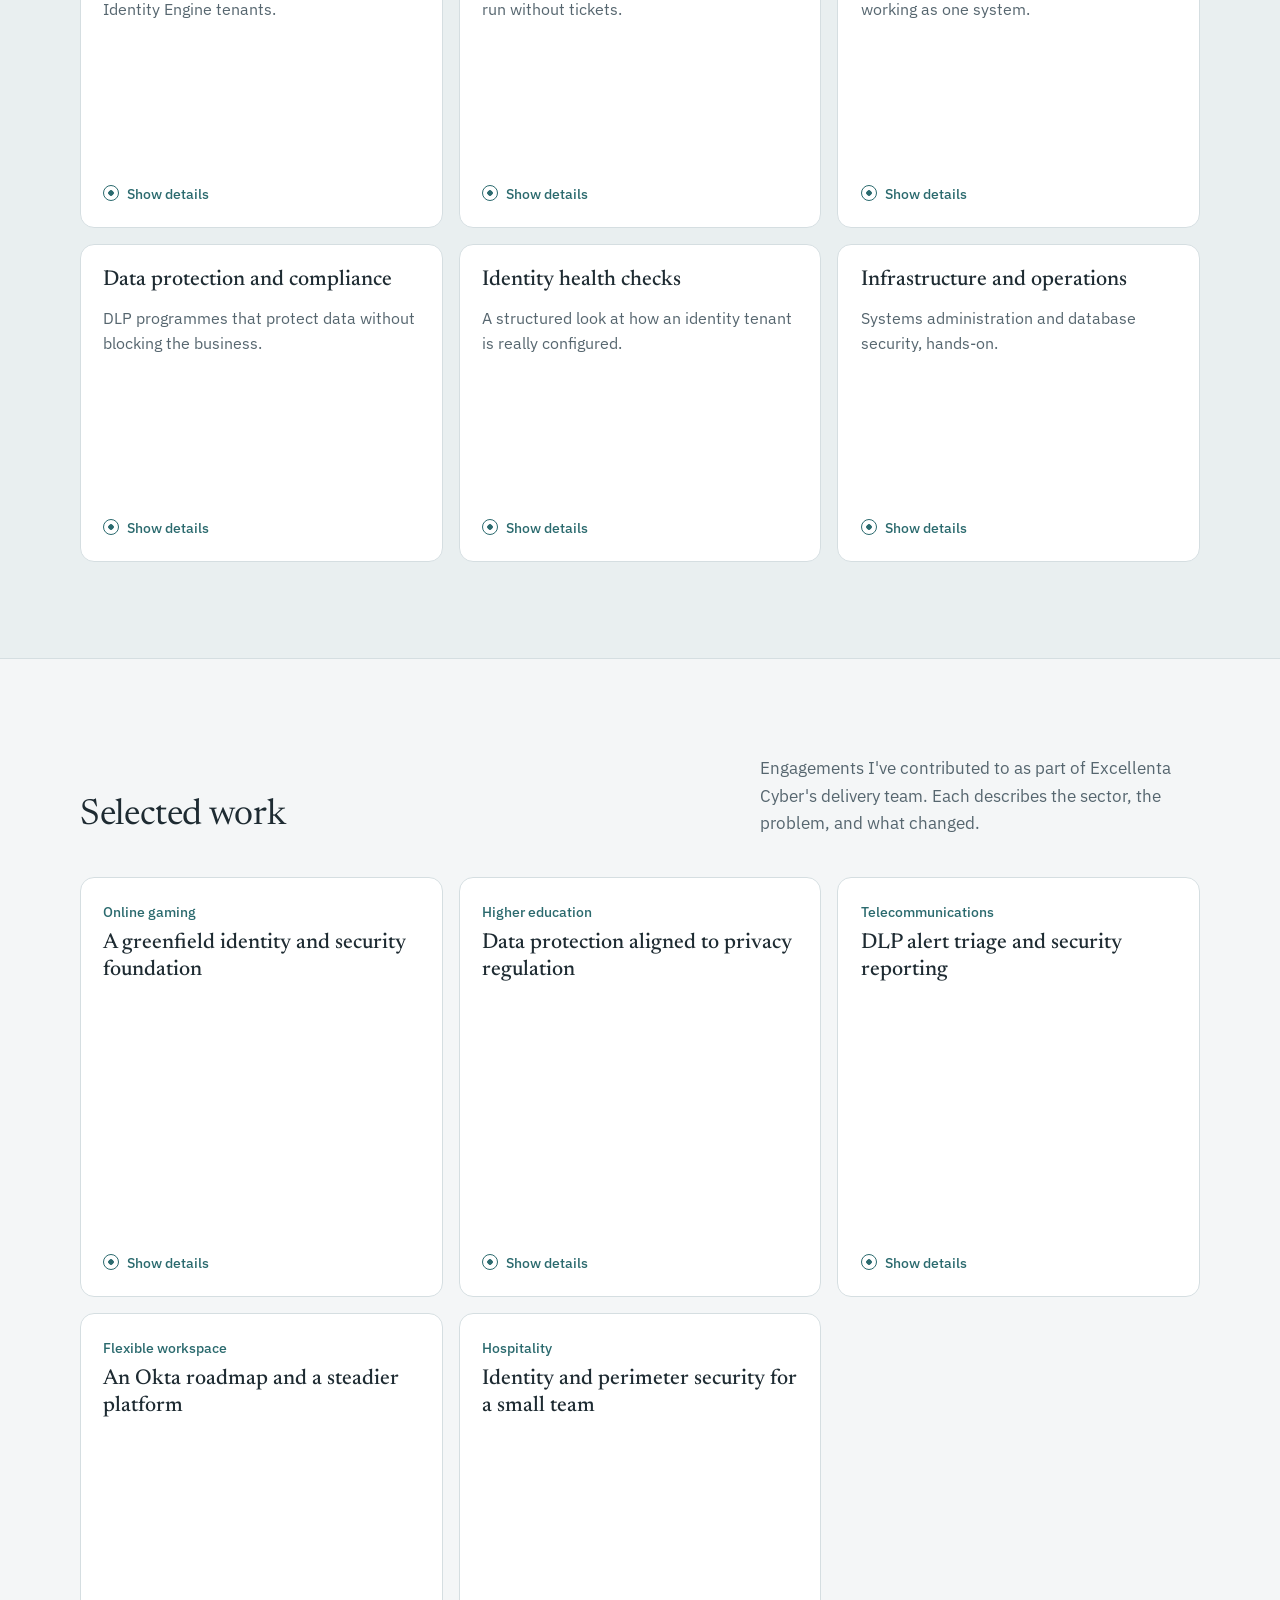
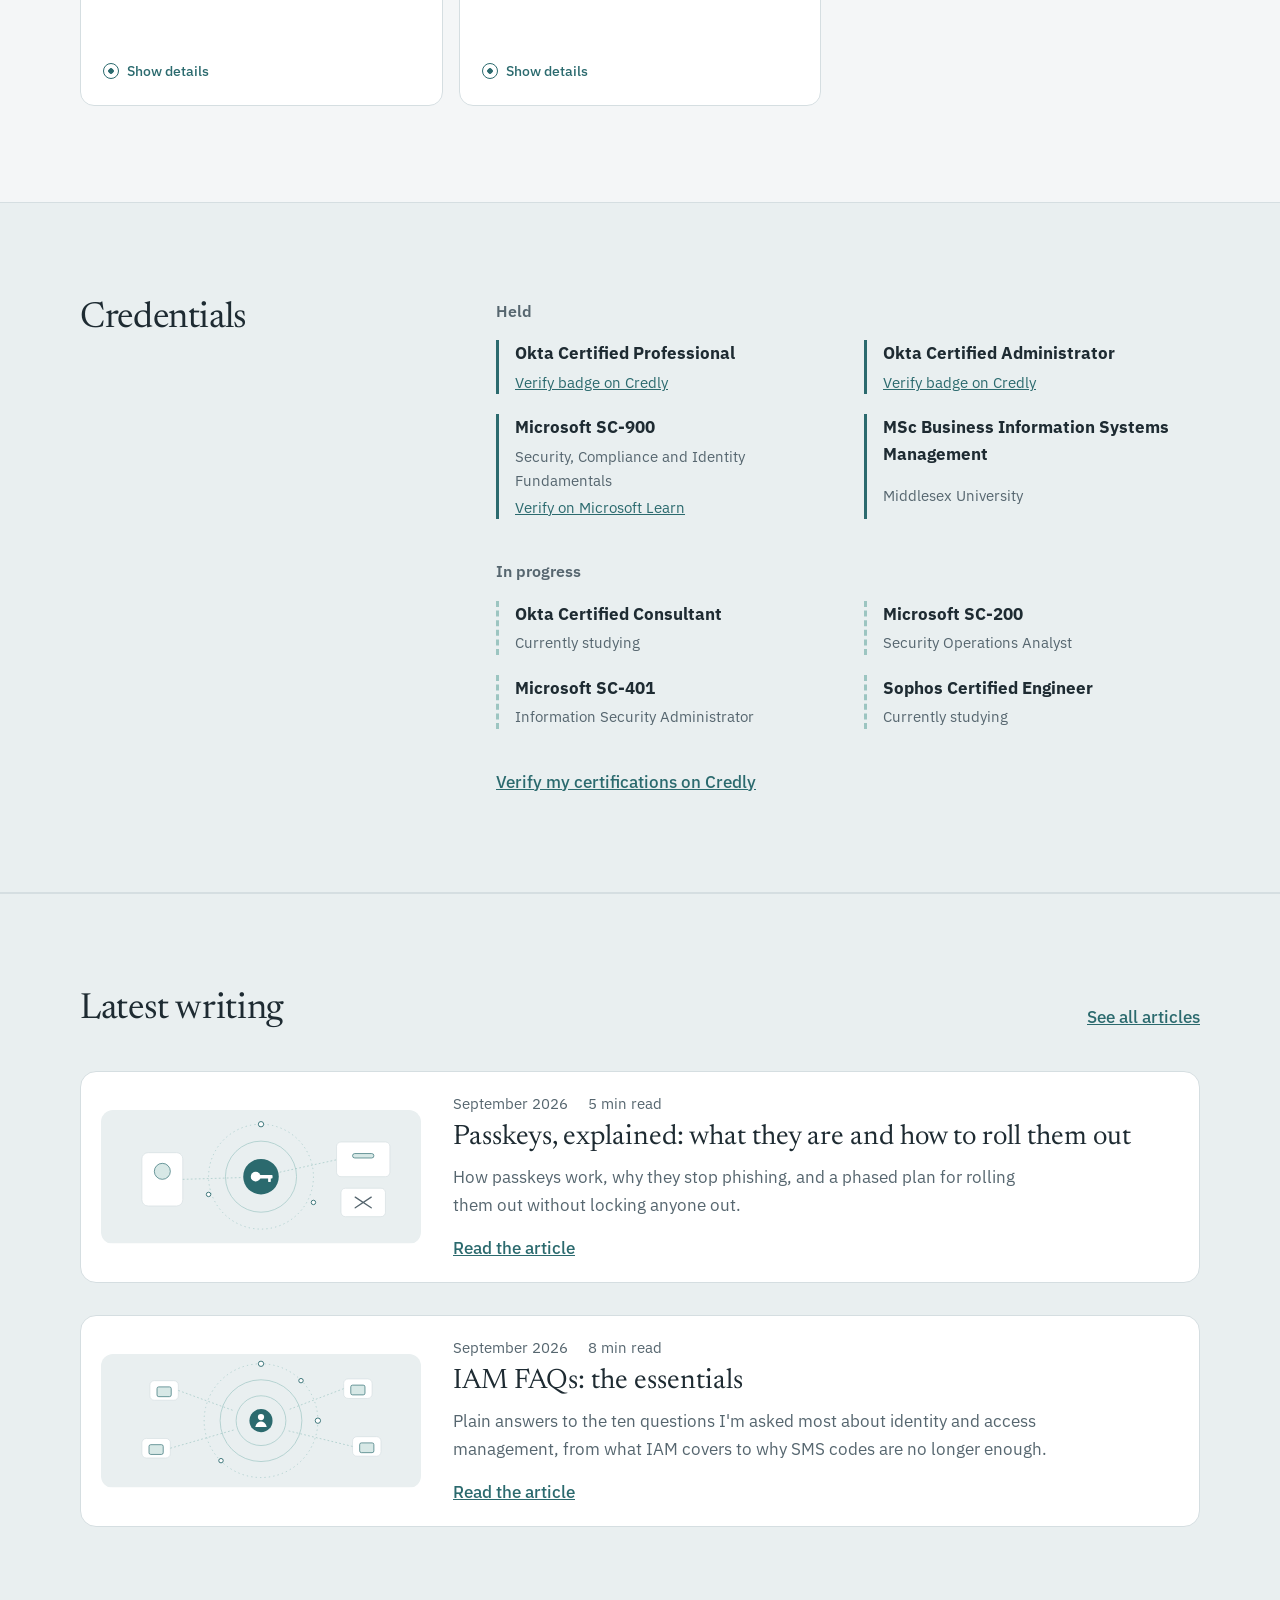
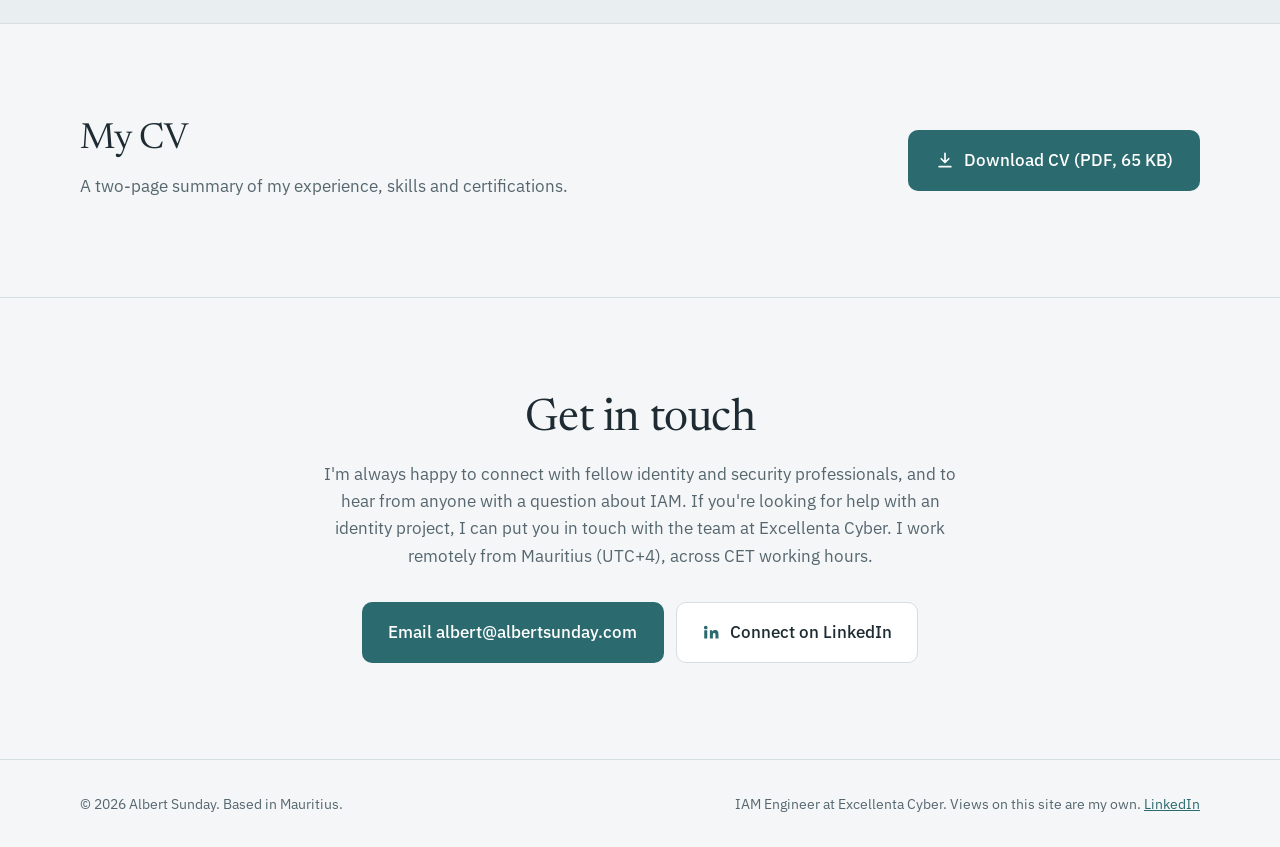
==== commit 6572b48c: "Add files via upload" ====
--- a/index.html
+++ b/index.html
@@ -9,7 +9,7 @@
   <link rel="preconnect" href="https://fonts.googleapis.com">
   <link rel="preconnect" href="https://fonts.gstatic.com" crossorigin>
   <link href="https://fonts.googleapis.com/css2?family=IBM+Plex+Sans:wght@400;500;600&family=Newsreader:opsz,wght@6..72,400;6..72,500&display=swap" rel="stylesheet">
-  <link rel="stylesheet" href="styles.css?v=5">
+  <link rel="stylesheet" href="styles.css?v=6">
 </head>
 <body>
   <a class="skip" href="#main">Skip to content</a>
@@ -46,7 +46,7 @@
         <div class="hero-text">
           <p class="hero-role">IAM Engineer &amp; Cybersecurity Consultant</p>
           <h1>I make sure the right people have the right access, and that you can prove it.</h1>
-          <p class="hero-lede">I design and run identity security for organisations that need access to be secure, auditable, and invisible to the people doing the work.</p>
+          <p class="hero-lede">At Excellenta Cyber, I design and run identity security for organisations that need access to be secure, auditable, and invisible to the people doing the work.</p>
           <div class="hero-actions">
             <a class="btn btn-primary" href="#contact">Get in touch</a>
             <a class="btn btn-quiet" href="#work">See selected work</a>
@@ -78,8 +78,8 @@
           <img class="about-photo" src="images/working.webp" width="960" height="720" loading="lazy" alt="Albert working on a laptop in a café">
         </div>
         <div class="prose">
-          <p>I'm Albert, an IAM Engineer based in Mauritius. I work with organisations to design, implement and tune identity platforms, from first Okta tenant to mature, governed access across the Microsoft security stack.</p>
-          <p>At Excellenta Cyber, I deliver identity and security engagements for its clients, and bring a background that runs from network engineering and database operations through to senior systems administration. That breadth means I think about identity as part of the whole environment, not a login screen bolted on top.</p>
+          <p>I'm Albert, an IAM Engineer at Excellenta Cyber, based in Mauritius. I help the firm's clients design, implement and tune identity platforms, from first Okta tenant to mature, governed access across the Microsoft security stack.</p>
+          <p>I bring a background that runs from network engineering and database operations through to senior systems administration. That breadth means I think about identity as part of the whole environment, not a login screen bolted on top.</p>
           <p>I hold an MSc in Business Information Systems Management from Middlesex University, which is a fair summary of how I work: technical depth, pointed at business outcomes.</p>
         </div>
       </div>
@@ -90,7 +90,7 @@
       <div class="wrap">
         <div class="section-head">
           <h2 id="expertise-title">What I work on</h2>
-          <p>Select any card to flip it and see what the work involves.</p>
+          <p>The areas I focus on in my work at Excellenta Cyber. Select any card to see what each involves.</p>
         </div>
         <div class="cards">
           <article class="card">
@@ -157,7 +157,7 @@
             <div class="card-inner">
               <button class="card-face card-front" type="button" aria-expanded="false" aria-controls="exp-5">
                 <span class="card-title">Identity health checks</span>
-              <span class="card-line">An independent look at how an identity tenant is really configured.</span>
+              <span class="card-line">A structured look at how an identity tenant is really configured.</span>
                 <span class="card-hint">Show details</span>
               </button>
               <div class="card-face card-back" id="exp-5" aria-hidden="true" inert>
@@ -191,7 +191,7 @@
       <div class="wrap">
         <div class="section-head">
           <h2 id="work-title">Selected work</h2>
-          <p>Each entry describes the sector, the problem, and what changed.</p>
+          <p>Engagements I&#39;ve contributed to as part of Excellenta Cyber&#39;s delivery team. Each describes the sector, the problem, and what changed.</p>
         </div>
         <div class="cards cards-work">
           <article class="card card-work">
@@ -388,8 +388,8 @@
     <!-- Contact -->
     <section class="section contact" id="contact" aria-labelledby="contact-title">
       <div class="wrap contact-inner">
-        <h2 id="contact-title">Let's talk about your identity setup</h2>
-        <p>Whether you're starting fresh or untangling what you already have, I'm happy to have a first conversation. I work remotely from Mauritius (UTC+4) and am available across CET working hours for European employers and clients.</p>
+        <h2 id="contact-title">Get in touch</h2>
+        <p>I&#39;m always happy to connect with fellow identity and security professionals, and to hear from anyone with a question about IAM. If you&#39;re looking for help with an identity project, I can put you in touch with the team at Excellenta Cyber. I work remotely from Mauritius (UTC+4), across CET working hours.</p>
         <div class="contact-actions">
           <a class="btn btn-primary btn-large" href="mailto:albert@albertsunday.com">Email albert@albertsunday.com</a>
           <a class="btn btn-quiet btn-large btn-icon" href="https://www.linkedin.com/in/albert-edidiong-168b92b1/" target="_blank" rel="noopener noreferrer">
@@ -404,10 +404,10 @@
   <footer class="site-footer">
     <div class="wrap footer-inner">
       <p>&copy; <span id="year">2026</span> Albert Sunday. Based in Mauritius.</p>
-      <p>IAM Engineer at Excellenta Cyber. <a href="https://www.linkedin.com/in/albert-edidiong-168b92b1/" target="_blank" rel="noopener noreferrer">LinkedIn</a></p>
+      <p>IAM Engineer at Excellenta Cyber. Views on this site are my own. <a href="https://www.linkedin.com/in/albert-edidiong-168b92b1/" target="_blank" rel="noopener noreferrer">LinkedIn</a></p>
     </div>
   </footer>
 
-  <script src="script.js?v=5"></script>
+  <script src="script.js?v=6"></script>
 </body>
 </html>
--- a/styles.css
+++ b/styles.css
@@ -246,6 +246,8 @@
 .blog-head { padding: clamp(3rem, 7vw, 5rem) 0 clamp(3.5rem, 8vw, 6rem); }
 .blog-head h1 { font-size: clamp(2.4rem, 5vw, 3.4rem); }
 .blog-intro { color: var(--muted); font-size: 1.15rem; max-width: 52ch; margin: .9rem 0 0; }
+.blog-note { margin-top: 1.75rem; max-width: 62ch; padding: 1.1rem 1.3rem; background: var(--accent-soft); border-radius: 12px; }
+.blog-note p { margin: 0 0 .6rem; line-height: 1.6; }
 .post-list { list-style: none; margin: 2.5rem 0 0; padding: 0; display: grid; gap: 2rem; }
 .section-head + .post-list { margin-top: 0; }
 .post { display: grid; grid-template-columns: minmax(0, 320px) minmax(0, 1fr); gap: 2rem; align-items: center;
@@ -308,6 +310,8 @@
 .pitfalls { padding-left: 1.2rem; display: grid; gap: .7rem; line-height: 1.65; max-width: 68ch; }
 .hero-block { stroke: var(--muted); stroke-width: 3; stroke-linecap: round; fill: none; }
 
+.article-disclaimer { margin: 2.5rem 0 0; padding-top: 1.25rem; border-top: 1px solid var(--line); color: var(--muted); font-size: .9rem; font-style: italic; }
+
 /* Diagrams */
 .diagram { margin: 1.75rem 0; padding: 1.25rem; background: var(--surface); border: 1px solid var(--line); border-radius: 14px; }
 .dg { display: block; width: 100%; height: auto; }
